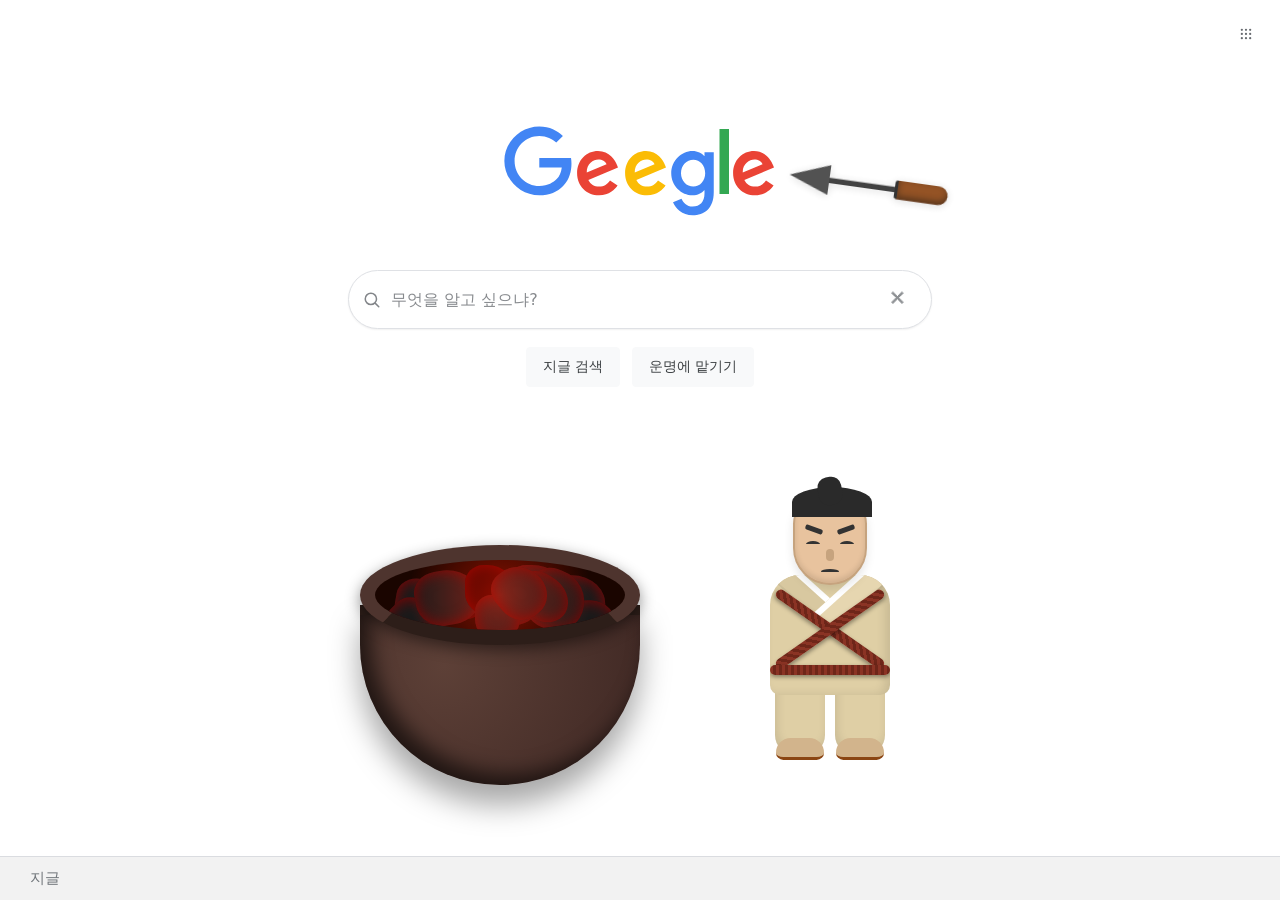
==== index.html @ 47ed81fe "Update index.html Signed-off-by: shimseunggi <92085683+shimseunggi@users.noreply.github.com>" ====
<!DOCTYPE html>
<html lang="ko">
<head>
  <meta charset="UTF-8" />
  <meta name="viewport" content="width=device-width, initial-scale=1.0, maximum-scale=1.0, user-scalable=no" />
  <title>Geegle</title>
  <link rel="icon" href="bookmark.png" type="image/png" sizes="64x64">
  <link rel="apple-touch-icon" href="icon.png" />
  <meta name="apple-mobile-web-app-capable" content="yes" />
  <meta name="apple-mobile-web-app-status-bar-style" content="black-translucent" />

  <!-- ✅ A버전: CSS 분리 -->
  <link rel="stylesheet" href="./style.css" />
</head>

<body>
  <!-- 설정 버튼 -->
  <div class="settings-btn-container">
    <button id="btn-open-settings" class="g-icon-btn" aria-label="설정 열기" title="설정">
  <!-- ✅ Google-ish “앱(9점)” 아이콘 -->
  <svg viewBox="0 0 24 24" aria-hidden="true" focusable="false">
    <circle cx="7"  cy="7"  r="1.35" fill="currentColor"/>
    <circle cx="12" cy="7"  r="1.35" fill="currentColor"/>
    <circle cx="17" cy="7"  r="1.35" fill="currentColor"/>

    <circle cx="7"  cy="12" r="1.35" fill="currentColor"/>
    <circle cx="12" cy="12" r="1.35" fill="currentColor"/>
    <circle cx="17" cy="12" r="1.35" fill="currentColor"/>

    <circle cx="7"  cy="17" r="1.35" fill="currentColor"/>
    <circle cx="12" cy="17" r="1.35" fill="currentColor"/>
    <circle cx="17" cy="17" r="1.35" fill="currentColor"/>
  </svg>
</button>

  </div>

  <!-- 설정 모달 -->
  <div id="settings-modal" class="modal-overlay" aria-hidden="true">
    <div class="modal-scroll" role="dialog" aria-modal="true" aria-label="상소문 설정">
      <div class="scroll-roller-top"></div>
      <div class="modal-content">
        <div class="modal-title">상 소 문</div>
        <div class="modal-desc">
          전하! 통촉하여 주시옵소서.<br>
          보이는 것을 편의대로 하소서.
        </div>

        <div class="setting-section">
          <span class="setting-label">주야(晝夜) 설정</span>
          <div class="theme-options">
            <button class="theme-btn active" id="btn-auto">천리(순리)</button>
            <button class="theme-btn" id="btn-light">백주</button>
            <button class="theme-btn" id="btn-dark">야밤</button>
          </div>
        </div>

        <button id="btn-close-settings">거두어 주시옵소서 (닫기)</button>
      </div>
      <div class="scroll-roller-bottom"></div>
    </div>
  </div>

  <!-- 로고 (✅ 예전 “구글 느낌” SVG 유지) -->
  <div class="geegle-logo-container">
    <div class="geegle-logo-stack" aria-label="지글(Geegle) 로고">
      <!-- ✅ 로고 + 인두를 한 줄에 묶는 래퍼 -->
    <div class="geegle-lockup">
      <svg class="geegle-logo-svg" aria-label="Geegle" role="img" viewBox="0 0 272 92" xmlns="http://www.w3.org/2000/svg">
        <!-- (기존 로고 path 그대로) -->
        <path d="M35.29 41.41V32H67c.31 1.64.47 3.58.47 5.68 0 7.06-1.93 15.79-8.15 22.01-6.05 6.3-13.78 9.66-24.02 9.66C16.32 69.35.36 53.89.36 34.91.36 15.93 16.32.47 35.3.47c10.5 0 17.98 4.12 23.6 9.49l-6.64 6.64c-4.03-3.78-9.49-6.72-16.97-6.72-13.86 0-24.7 11.17-24.7 25.03 0 13.86 10.84 25.03 24.7 25.03 8.99 0 14.11-3.61 17.39-6.89 2.66-2.66 4.41-6.46 5.1-11.65l-22.49.01z" fill="#4285F4"/>
        <g transform="translate(-156 0)">
          <path d="M262.02 54.48l7.56 5.04c-2.44 3.61-8.32 9.83-18.48 9.83-12.6 0-22.01-9.74-22.01-22.18 0-13.19 9.49-22.18 20.92-22.18 11.51 0 17.14 9.16 18.98 14.11l1.01 2.52-29.65 12.28c2.27 4.45 5.8 6.72 10.75 6.72 4.96 0 8.4-2.44 10.92-6.14zm-23.27-7.98l19.82-8.23c-1.09-2.77-4.37-4.7-8.23-4.7-4.95 0-11.84 4.37-11.59 12.93z" fill="#EA4335"/>
        </g>
        <g transform="translate(-108 0)">
          <path d="M262.02 54.48l7.56 5.04c-2.44 3.61-8.32 9.83-18.48 9.83-12.6 0-22.01-9.74-22.01-22.18 0-13.19 9.49-22.18 20.92-22.18 11.51 0 17.14 9.16 18.98 14.11l1.01 2.52-29.65 12.28c2.27 4.45 5.8 6.72 10.75 6.72 4.96 0 8.4-2.44 10.92-6.14zm-23.27-7.98l19.82-8.23c-1.09-2.77-4.37-4.7-8.23-4.7-4.95 0-11.84 4.37-11.59 12.93z" fill="#FBBC05"/>
        </g>
        <path d="M209.75 26.34v39.82c0 16.38-9.66 23.07-21.08 23.07-10.75 0-17.22-7.19-19.66-13.07l8.48-3.53c1.51 3.61 5.21 7.87 11.17 7.87 7.31 0 11.84-4.51 11.84-13v-3.19h-.34c-2.18 2.69-6.38 5.04-11.68 5.04-11.09 0-21.25-9.66-21.25-22.09 0-12.52 10.16-22.26 21.25-22.26 5.29 0 9.49 2.35 11.68 4.96h.34v-3.61h9.25zm-8.56 20.92c0-7.81-5.21-13.52-11.84-13.52-6.72 0-12.35 5.71-12.35 13.52 0 7.73 5.63 13.36 12.35 13.36 6.63 0 11.84-5.63 11.84-13.36z" fill="#4285F4"/>
        <path d="M225 3v65h-9.5V3h9.5z" fill="#34A853"/>
        <path d="M262.02 54.48l7.56 5.04c-2.44 3.61-8.32 9.83-18.48 9.83-12.6 0-22.01-9.74-22.01-22.18 0-13.19 9.49-22.18 20.92-22.18 11.51 0 17.14 9.16 18.98 14.11l1.01 2.52-29.65 12.28c2.27 4.45 5.8 6.72 10.75 6.72 4.96 0 8.4-2.44 10.92-6.14zm-23.27-7.98l19.82-8.23c-1.09-2.77-4.37-4.7-8.23-4.7-4.95 0-11.84 4.37-11.59 12.93z" fill="#EA4335"/>
      </svg>

      <!-- ✅ 로고 옆(작은) 인두: 처음엔 차가운 상태(heated 클래스 없음) -->
      <div id="brand-iron" class="brand-iron" aria-hidden="true">
        <div class="iron-head"></div>
        <div class="iron-rod"></div>
        <div class="iron-handle"></div>
      </div>
    </div>
  </div>
</div>

  <!-- 검색 UI -->
  <div class="search-area">
    <div class="search-box" role="search" aria-label="지글 검색">
      <span class="search-icon" aria-hidden="true">
        <svg viewBox="0 0 24 24" fill="none">
          <path d="M10.5 18a7.5 7.5 0 1 1 0-15 7.5 7.5 0 0 1 0 15Z" stroke="currentColor" stroke-width="2"/>
          <path d="M16.5 16.5 21 21" stroke="currentColor" stroke-width="2" stroke-linecap="round"/>
        </svg>
      </span>

      <input id="question-input" type="text" placeholder="무엇을 알고 싶으냐?" autocomplete="off" />
      <button class="clear-btn" type="button" aria-label="입력 지우기">✕</button>
    </div>

    <div class="search-actions">
      <button class="search-btn" id="btn-geegle-search" type="button">지글 검색</button>
      <button class="search-btn" id="btn-feeling-lucky" type="button">운명에 맡기기</button>
    </div>
  </div>

  <!-- 인두 커서 -->
  <div id="iron-cursor" aria-hidden="true">
    <div class="iron-head"></div>
    <div class="iron-rod"></div>
    <div class="iron-handle"></div>
  </div>

  <!-- 메인(화로 + 죄인) -->
  <div class="layout-row">
    <div class="item-wrapper">
      <div id="fire-pit-container" aria-label="화로">
        <!-- ✅ 항아리 카운트(5 → 1) : 숫자 1개만 표시 -->
<div id="heat-gauge" class="heat-gauge" aria-hidden="true">
  <div id="heat-gauge-num" class="heat-gauge-num">5</div>
</div>


        <div class="pot-rim">
          <div class="fire-glow"></div>
          <div class="coal c1"></div><div class="coal c2"></div><div class="coal c3"></div><div class="coal c4"></div><div class="coal c5"></div>
          <div class="coal c6"></div><div class="coal c7"></div><div class="coal c8"></div><div class="coal c9"></div><div class="coal c10"></div>
          <div class="coal c11"></div><div class="coal c12"></div><div class="coal c13"></div>
        </div>
        <div class="earthen-pot"></div>
      </div>
    </div>

    <div class="item-wrapper">
      <div id="person-container" aria-label="죄인">
        <div id="answer-bubble"></div>

        <div class="person-group" id="sinner-group">
          <div class="head">
            <div class="hair-messy"></div>
            <div class="topknot"></div>
            <div class="eyebrows">
              <div class="eyebrow eb-left"></div><div class="eyebrow eb-right"></div>
            </div>
            <div class="eyes">
              <div class="eye left"></div><div class="eye right"></div>
            </div>
            <div class="nose"></div>
            <div class="mouth"></div>
          </div>

          <div class="torso">
            <div class="collar-inner"></div>
            <div class="collar-outer"></div>
            <div class="rope-container">
              <div class="rope-strand rope-cross-1"></div>
              <div class="rope-strand rope-cross-2"></div>
              <div class="rope-strand rope-waist"></div>
            </div>
          </div>

          <div class="legs">
            <div class="thigh"><div class="shoes"></div></div>
            <div class="thigh"><div class="shoes"></div></div>
          </div>
        </div>
      </div>
    </div>
  </div>

  <!-- footer -->
  <footer class="g-footer" aria-label="하단 정보">
    <div class="g-footer-country">
      <button id="btn-geegle-footer" class="g-footer-link" type="button" aria-label="지글 설명 편집 열기">
        지글
      </button>
    </div>
  </footer>

  <!-- 지글 설명 모달 -->
  <div id="about-overlay" class="about-overlay" aria-hidden="true">
    <div class="about-card" role="dialog" aria-modal="true" aria-label="지글 설명 편집">
      <div class="about-title">지글 설명</div>
      <textarea id="about-text" class="about-textarea" placeholder="지글이 무엇인지 한 줄(또는 여러 줄)로 적어주세요."></textarea>
      <div class="about-actions">
        <button id="about-cancel" class="about-btn" type="button">닫기</button>
        <button id="about-save" class="about-btn" type="button">저장</button>
      </div>
    </div>
  </div>

  <!-- ✅ A버전: JS 분리 -->
  <script src="./app.js" defer></script>
</body>
</html>
---- style.css ----
:root{
  /* ===== Google-ish tokens ===== */
  --bg-color: #ffffff;
  --text-color: #202124;
  --muted-text: #5f6368;

  --surface: #ffffff;
  --border: #dfe1e5;
  --border-hover: #dadce0;

  --shadow-1: 0 1px 2px rgba(0,0,0,0.06);
  --shadow-2: 0 1px 6px rgba(32,33,36,0.28);

  --btn-bg: #f8f9fa;
  --btn-border: #f8f9fa;
  --btn-text: #3c4043;
  --btn-hover-border: #dadce0;
  --btn-hover-shadow: 0 1px 1px rgba(0,0,0,0.10);

  /* Joseon modal tokens */
  --paper-bg: #e8dcb5;
  --paper-text: #3e2723;

  --gear-solid-color: #5f6368;

  --overlay-color: rgba(0, 0, 0, 0.55);
  --logo-filter: drop-shadow(0 1px 2px rgba(0,0,0,0.08));

  /* footer tokens */
  --footer-bg: #f2f2f2;
  --footer-border: #dadce0;
  --footer-text: #70757a;
  --footer-hover: rgba(60,64,67,0.08);
  --footer-safe: 56px;
}

[data-theme="dark"]{
  --bg-color: #202124;
  --text-color: #e8eaed;
  --muted-text: #bdc1c6;

  --surface: #303134;
  --border: rgba(255,255,255,0.18);
  --border-hover: rgba(255,255,255,0.26);

  --shadow-1: 0 1px 2px rgba(0,0,0,0.35);
  --shadow-2: 0 1px 10px rgba(0,0,0,0.55);

  --btn-bg: #303134;
  --btn-border: #303134;
  --btn-text: #e8eaed;
  --btn-hover-border: rgba(255,255,255,0.20);
  --btn-hover-shadow: 0 1px 1px rgba(0,0,0,0.30);

  --paper-bg: #cbb995;
  --gear-solid-color: #b0b4b9;

  --overlay-color: rgba(0,0,0,0.78);
  --logo-filter: drop-shadow(0 0 6px rgba(255,255,255,0.12));

  --footer-bg: #171717;
  --footer-border: rgba(255,255,255,0.14);
  --footer-text: #9aa0a6;
  --footer-hover: rgba(232,234,237,0.10);
}

* { box-sizing: border-box; }

body{
  margin:0;
  min-height:100vh;
  background: var(--bg-color);
  color: var(--text-color);
  cursor: none; /* 커스텀 인두 커서 */
  display:flex;
  flex-direction:column;
  align-items:center;

  font-family: system-ui, -apple-system, "Segoe UI", Roboto, "Noto Sans KR", Arial, sans-serif;

  overflow-x:hidden;
  touch-action: pan-y;
  -webkit-overflow-scrolling: touch;
  transition: background-color .25s ease, color .25s ease;

  padding-bottom: calc(40px + var(--footer-safe));
}

/* 입력/버튼 위에서는 기본 커서 유지 */
#question-input { cursor: text; }
button, .search-btn, .clear-btn { cursor: pointer; }

:focus-visible{
  outline: 3px solid rgba(26,115,232,0.55);
  outline-offset: 2px;
  border-radius: 10px;
}

/* ✅ 입력 포커스 중엔 “구글 느낌” 위해 인두 커서 숨김 + 기본 커서 복귀 */
body.input-active{ cursor: auto !important; }
body.input-active #iron-cursor{ display:none !important; }

/* ===== 상단 설정 버튼 ===== */
.settings-btn-container{
  position: fixed;
  top: 14px;
  right: 14px;
  z-index: 11000;
}

.g-icon-btn{
  width: 40px;
  height: 40px;
  border: none;
  background: transparent;
  border-radius: 50%;
  display: grid;
  place-items: center;
  color: var(--muted-text);
  cursor: pointer;
  transition: background-color .12s ease, box-shadow .12s ease;
}

.g-icon-btn:hover{ background: rgba(60,64,67,0.08); }
[data-theme="dark"] .g-icon-btn:hover{ background: rgba(232,234,237,0.12); }

.g-icon-btn:active{ background: rgba(60,64,67,0.14); }
[data-theme="dark"] .g-icon-btn:active{ background: rgba(232,234,237,0.18); }

.g-icon-btn:focus-visible{
  outline: none;
  box-shadow: 0 0 0 3px rgba(26,115,232,0.40);
}

.g-icon-btn svg{
  width: 20px;
  height: 20px;
  display: block;
  opacity: .95;
}

/* --- 상소문 모달 --- */
.modal-overlay{
  position: fixed; inset: 0;
  background: var(--overlay-color);
  display:flex; justify-content:center; align-items:center;
  z-index: 12000;
  opacity: 0; visibility: hidden;
  transition: opacity .25s ease .5s, visibility .25s .5s;
}
.modal-overlay.open{
  opacity: 1; visibility: visible;
  transition: opacity .25s ease 0s, visibility .25s 0s;
}
.modal-scroll{
  width: 340px; max-width: 90%;
  display:flex; flex-direction:column; align-items:center;
}
.scroll-roller-top, .scroll-roller-bottom{
  height: 28px; width: 100%;
  background: repeating-linear-gradient(90deg, #3e2723, #3e2723 2px, #5d4037 2px, #5d4037 10px);
  border-radius: 12px;
  box-shadow: 0 5px 15px rgba(0,0,0,0.6);
  position: relative; z-index: 10;
}
.scroll-roller-top::before, .scroll-roller-top::after,
.scroll-roller-bottom::before, .scroll-roller-bottom::after{
  content: ''; position:absolute; width:18px; height:38px;
  background:#281813; border-radius:6px; top:-5px;
  box-shadow: 2px 2px 5px rgba(0,0,0,0.5);
}
.scroll-roller-top::before, .scroll-roller-bottom::before{ left:-12px; }
.scroll-roller-top::after,  .scroll-roller-bottom::after{ right:-12px; }

.modal-content{
  background-color: var(--paper-bg);
  color: var(--paper-text);
  width: 90%;
  overflow: hidden;
  background-image: repeating-linear-gradient(45deg, rgba(0,0,0,0.02) 0px, rgba(0,0,0,0.02) 2px, transparent 2px, transparent 4px);
  box-shadow: inset 0 0 20px rgba(139, 69, 19, 0.2);
  text-align:center;
  position: relative; z-index: 1;

  font-family: 'Gungsuh', serif;

  max-height:0; padding-top:0; padding-bottom:0; opacity:0;
  transition: max-height .55s cubic-bezier(0.4,0,0.2,1) 0s,
              padding .55s cubic-bezier(0.4,0,0.2,1) 0s,
              opacity .18s ease .35s;
}
.modal-overlay.open .modal-content{
  max-height: 600px; padding-top:30px; padding-bottom:30px;
  opacity:1;
  transition: max-height .55s cubic-bezier(0.4,0,0.2,1) .08s,
              padding .55s cubic-bezier(0.4,0,0.2,1) .08s,
              opacity .25s ease .08s;
}
.modal-title{
  font-size: 26px; font-weight: 900; margin-bottom: 12px;
  border-bottom: 2px solid var(--paper-text); padding-bottom: 10px;
  letter-spacing: 5px;
}
.modal-desc{
  font-size: 15px; margin-bottom: 22px; line-height: 1.6;
  font-weight: 800; color: #5d4037;
}
.setting-section{ margin-bottom: 25px; }
.setting-label{ font-size: 16px; margin-bottom: 12px; display:block; font-weight: 900; }

.theme-options{ display:flex; justify-content:center; gap: 10px; }
.theme-btn{
  background: transparent;
  border: 2px solid rgba(62,39,35,0.65);
  color: var(--paper-text);
  font-family:'Gungsuh';
  padding: 8px 12px;
  border-radius: 10px;
  cursor:pointer;
  font-size: 14px;
  font-weight: 900;
  transition: transform .12s ease, background .12s ease;
}
.theme-btn:hover{ background: rgba(0,0,0,0.05); transform: translateY(-1px); }
.theme-btn.active{
  border-color: #c62828;
  color: #c62828;
  box-shadow: inset 0 0 0 2px rgba(198,40,40,0.12);
}

#btn-close-settings{
  margin-top: 14px;
  width: 100%;
  border: none;
  background: transparent;
  border-top: 1px dashed rgba(93,64,55,0.5);
  padding-top: 12px;
  cursor:pointer;
  font-family:'Gungsuh';
  font-size: 15px;
  font-weight: 900;
  opacity: .8;
  transition: opacity .2s ease;
  color: var(--paper-text);
}
#btn-close-settings:hover{ opacity: 1; }

/* ===== 로고 ===== */
.geegle-logo-container{
  margin-top: clamp(72px, 14vh, 150px);
  margin-bottom: 18px;
  width: 100%;
  display:flex;
  justify-content:center;
  align-items:center;
  z-index: 10;
}
.geegle-logo-stack{
  display:flex;
  flex-direction:column;
  align-items:center;
  gap: 12px;
}
.geegle-logo-svg{
  width: clamp(200px, 38vw, 272px);
  height: auto;
  display:block;
  user-select:none;
  -webkit-user-drag:none;
  filter: none;
}

.geegle-logo-container,
.geegle-logo-stack,


/* ===== 검색 영역 ===== */
.search-area{
  width: min(680px, 92vw);
  display:flex;
  flex-direction:column;
  align-items:center;
  gap: 18px;
  z-index: 20;
  margin-bottom: 26px;
}

.search-box{
  width: min(584px, 92vw);
  display:flex;
  align-items:center;
  gap: 10px;
  padding: 12px 14px;
  background: var(--surface);
  border: 1px solid var(--border);
  border-radius: 999px;
  box-shadow: var(--shadow-1);
  transition: box-shadow .15s ease, border-color .15s ease;
}
.search-box:hover,
.search-box:focus-within{
  box-shadow: var(--shadow-2);
  border-color: transparent;
}

.search-icon{
  width: 18px; height: 18px;
  display:flex;
  align-items:center;
  justify-content:center;
  user-select:none;
  opacity: .78;
  color: var(--muted-text);
  flex: 0 0 auto;
}
.search-icon svg{ width: 18px; height: 18px; }

#question-input{
  flex: 1;
  border:none;
  outline:none;
  background:transparent;
  color: var(--text-color);
  font-family: inherit;
  font-size: 16px;
  min-width: 0;
  padding: 2px 0;
}
#question-input::placeholder{ color: var(--muted-text); opacity: .75; }

.clear-btn{
  border:none;
  background:transparent;
  color: var(--muted-text);
  opacity: .7;
  cursor:pointer;
  font-size: 18px;
  padding: 6px 10px;
  border-radius: 999px;
  transition: background .12s ease, opacity .12s ease;
}
.clear-btn:hover{
  background: rgba(60,64,67,0.10);
  opacity: 1;
}
[data-theme="dark"] .clear-btn:hover{ background: rgba(255,255,255,0.10); }

.search-actions{
  display:flex;
  gap: 12px;
  flex-wrap: wrap;
  justify-content:center;
}
.search-btn{
  font-family: inherit;
  font-size: 14px;
  font-weight: 500;
  padding: 10px 16px;
  border-radius: 4px;
  border: 1px solid var(--btn-border);
  background: var(--btn-bg);
  color: var(--btn-text);
  cursor:pointer;
  transition: box-shadow .12s ease, border-color .12s ease, transform .12s ease;
}
.search-btn:hover{
  border-color: var(--btn-hover-border);
  box-shadow: var(--btn-hover-shadow);
}
.search-btn:active{ transform: translateY(1px); }

/* ===== 메인 레이아웃 ===== */
.layout-row{
  display:flex;
  flex-direction: row;
  gap: 80px;
  align-items: flex-end;
  justify-content: center;
  flex-wrap: wrap;
  margin: 10px 0 30px;
  width: min(980px, 96vw);
}
.item-wrapper{
  display:flex;
  justify-content:center;
  align-items:center;
  position: relative;
}

/* ===== 화로 ===== */
#fire-pit-container{
  position: relative;
  width: 300px;
  height: 300px;
  display:flex;
  justify-content:center;
  align-items:center;
  user-select: none;
}
.earthen-pot{
  position:absolute;
  bottom:0;
  width:280px;
  height:180px;
  background: radial-gradient(circle at 30% 30%, #5d4037, #3e2723);
  border-radius: 0 0 140px 140px;
  border-top: 10px solid #2d1e19;
  box-shadow: inset 10px -10px 20px rgba(0,0,0,0.6), 0 20px 30px rgba(0,0,0,0.35);
  z-index:1;
}
.pot-rim{
  position:absolute;
  top:60px;
  width:280px;
  height:100px;
  background:#1a0500;
  border-radius:50%;
  border:15px solid #4e342e;
  border-bottom-color:#2d1e19;
  box-shadow: 0 5px 15px rgba(0,0,0,0.45);
  box-sizing:border-box;
  z-index:2;
  overflow:hidden;
  display:flex;
  justify-content:center;
  align-items:center;
}

.coal{
  position:absolute;
  background:#1a1a1a;
  box-shadow: inset 0 0 15px #8b0000;
  animation: glow 2s infinite alternate ease-in-out;
  border-radius: 40% 60% 50% 50%;
}
.c1 { width: 60px; height: 50px; left: 20px; top: 20px; transform: rotate(10deg); }
.c2 { width: 70px; height: 60px; right: 20px; top: 15px; transform: rotate(-20deg); }
.c3 { width: 55px; height: 55px; left: 110px; top: 10px; z-index: 1; }
.c4 { width: 50px; height: 40px; left: 60px; bottom: 10px; background: #0a0a0a; }
.c5 { width: 60px; height: 50px; right: 60px; bottom: 15px; }
.c6 { width: 50px; height: 50px; left: 10px; top: 40px; transform: rotate(45deg); }
.c7 { width: 55px; height: 45px; right: 10px; top: 40px; transform: rotate(-15deg); }
.c8 { width: 65px; height: 55px; left: 40px; top: 10px; transform: rotate(-10deg); z-index: 2; }
.c9 { width: 60px; height: 60px; right: 40px; top: 10px; transform: rotate(20deg); z-index: 2; }
.c10 { width: 50px; height: 50px; left: 90px; top: 5px; z-index: 2; background: #220000; }
.c11 { width: 55px; height: 45px; left: 140px; top: 15px; transform: rotate(30deg); z-index: 2; }
.c12 { width: 45px; height: 45px; left: 100px; top: 35px; z-index: 2; }
.c13 { width: 50px; height: 55px; right: 80px; top: 5px; transform: rotate(-40deg); z-index: 2; }

@keyframes glow{
  0% { background-color: #1a1a1a; box-shadow: inset 0 0 6px #500000; }
  100% { background-color: #3e0a0a; box-shadow: inset 0 0 34px #ff3300; }
}

.fire-glow{
  position:absolute;
  width:100%;
  height:100%;
  background: radial-gradient(circle, rgba(200, 20, 0, 0.6) 0%, rgba(255,0,0,0) 70%);
  mix-blend-mode: screen;
  animation: flicker 0.15s infinite;
  pointer-events:none;
  z-index:5;
}
@keyframes flicker{
  0% { opacity: 0.70; transform: scale(1); }
  50% { opacity: 0.92; transform: scale(1.02); }
  100% { opacity: 0.80; transform: scale(0.98); }
}

/* ===== ✅ 항아리 카운트(5 → 1) : 숫자 1개만 표시(구글 느낌) ===== */
.heat-gauge{
  position: absolute;
  left: 14px;
  bottom: 50px;
  width: 74px;
  height: 74px;
  border-radius: 999px;

  display: grid;
  place-items: center;

  font-variant-numeric: tabular-nums;

  /* ✅ Google-ish: 밝은 서피스 + 얇은 보더 + 부드러운 그림자 */
  background: var(--surface);
  background: color-mix(in srgb, var(--surface) 88%, transparent);
  border: 1px solid var(--border);
  box-shadow: var(--shadow-2);
  backdrop-filter: blur(10px);
  -webkit-backdrop-filter: blur(10px);

  opacity: 0;
  transform: translateY(10px) scale(0.96);
  pointer-events:none;
  z-index: 6;
  transition: opacity .18s ease, transform .18s ease, box-shadow .18s ease;
}
.heat-gauge.show{
  opacity: 1;
  transform: translateY(0) scale(1);
  box-shadow: var(--shadow-2), 0 0 0 3px rgba(26, 115, 232, 0.18);
}

/* ✅ 하단 진행바(5초 → 0초) */
.heat-gauge::before,
.heat-gauge::after{
  content:"";
  position:absolute;
  left: 14px;
  right: 14px;
  bottom: 14px;
  height: 4px;
  border-radius: 999px;
  z-index: 0;
}
.heat-gauge::before{
  background: rgba(95, 99, 104, 0.22);
  background: color-mix(in srgb, var(--muted-text) 22%, transparent);
}
.heat-gauge::after{
  transform-origin: left center;
  transform: scaleX(var(--heat-progress, 1));
  transition: transform .10s linear;
  will-change: transform;
  background: #1a73e8;
}

.heat-gauge-num{
  position: relative;
  z-index: 1;
  font-family: system-ui, -apple-system, "Segoe UI", Roboto, "Noto Sans KR", Arial, sans-serif;
  font-weight: 700;
  font-size: 38px;        /* ✅ 숫자 크게 */
  line-height: 1;
  letter-spacing: -0.5px;
  color: var(--text-color);
  transform: translateY(-2px);
}

@keyframes heatCountBump{
  from { transform: translateY(-2px) scale(1.10); }
  to   { transform: translateY(-2px) scale(1.00); }
}
.heat-gauge-num.bump{
  animation: heatCountBump .16s ease-out;
}


/* ===== 인두 커서 ===== */
#iron-cursor{
  position: fixed;
  pointer-events:none;
  width:200px;
  height:40px;
  z-index:9999;
  left:0;
  top:0;
  visibility:hidden;

  transform-origin:left center;
  transform: translate3d(var(--cx, 0px), var(--cy, 0px), 0) translate(-10px, -30px) rotate(30deg);
  will-change: transform;
  display:flex;
  align-items:center;
  filter: drop-shadow(5px 5px 5px rgba(0,0,0,0.25));
}
.iron-head{ width:60px; height:45px; background:#444; clip-path: polygon(0 50%, 100% 0, 100% 100%); transition: background .25s ease; }
.iron-rod{ width:100px; height:8px; background:#333; margin-left:-1px; transition: background .25s ease; }
.iron-handle{ width:80px; height:28px; background:#8b4513; border-radius:5px 20px 20px 5px; box-shadow: inset 0 -5px 10px rgba(0,0,0,0.45); border-left: 5px solid #222; }

#iron-cursor.heated .iron-head{ background:#ff2400; filter: drop-shadow(0 0 12px #ff4500); }
#iron-cursor.heated .iron-rod{ background: linear-gradient(90deg, #ff2400 0%, #cc3300 30%, #333 70%); }

/* ===== 죄인 ===== */
#person-container{
  width:200px;
  min-height:320px;
  position:relative;
  cursor:pointer;
  display:flex;
  justify-content:flex-end;
  align-items:center;
  flex-direction: column;
  gap: 12px;
  -webkit-tap-highlight-color: transparent;
}
.person-group{
  position:relative;
  margin-bottom: 20px;
  width:100%;
  height:300px;
  display:flex;
  flex-direction:column;
  align-items:center;
  justify-content:flex-end;
  z-index:5;
  animation: shiver 1s infinite;
}
@keyframes shiver{
  0% { transform: translateX(0); }
  25% { transform: translateX(1px); }
  75% { transform: translateX(-1px); }
  100% { transform: translateX(0); }
}
@keyframes shiver-violent{
  0% { transform: translate(0, 0); }
  25% { transform: translate(3px, 3px); }
  50% { transform: translate(-3px, -3px); }
  75% { transform: translate(3px, -3px); }
  100% { transform: translate(0, 0); }
}
.person-group.pain{ animation: shiver-violent 0.08s infinite !important; }

.legs{ position:absolute; bottom:0; width:110px; height:110px; display:flex; justify-content:space-between; z-index:5; }
.thigh{ position:relative; width:50px; height:100px; background:#dfcfa5; border-radius:10px 10px 20px 20px; box-shadow: inset 2px -5px 10px rgba(0,0,0,0.1); }
.shoes{ position:absolute; bottom:-5px; width:48px; height:22px; background:#d2b48c; border-radius:20px 20px 10px 10px; border-bottom:3px solid #8b4513; left:1px; z-index:2; }

.torso{
  position:relative;
  width:120px;
  height:120px;
  background:#dfcfa5;
  border-radius:30px 30px 10px 10px;
  bottom:70px;
  z-index:6;
  box-shadow: inset -5px 0 10px rgba(0,0,0,0.1);
  display:flex;
  justify-content:center;
  overflow:hidden;
}
.collar-inner{
  position:absolute;
  top:-20px;
  left:12px;
  width:80px;
  height:25px;
  background:#d8c8a0;
  transform-origin: top left;
  transform: rotate(42deg);
  z-index:1;
  border-bottom:2px solid rgba(0,0,0,0.05);
}
.collar-inner::after{ content:''; position:absolute; top:0; left:0; width:100%; height:6px; background:#fff; }

.collar-outer{
  position:absolute;
  top:-20px;
  right:12px;
  width:90px;
  height:25px;
  background:#e6d6b0;
  transform-origin: top right;
  transform: rotate(-42deg);
  z-index:2;
  box-shadow: -2px 2px 3px rgba(0,0,0,0.1);
}
.collar-outer::after{ content:''; position:absolute; top:0; left:0; width:100%; height:6px; background:#fff; }

.rope-container{ position:absolute; width:100%; height:100%; z-index:10; pointer-events:none; top:0; left:0; }
.rope-strand{
  position:absolute;
  background: repeating-linear-gradient(45deg, #8a3324, #8a3324 3px, #6e2619 3px, #6e2619 6px);
  border-radius:5px;
  box-shadow: 0 2px 4px rgba(0,0,0,0.4);
}
.rope-cross-1{ width:130px; height:10px; top:45%; left:50%; transform: translate(-50%, -50%) rotate(35deg); }
.rope-cross-2{ width:130px; height:10px; top:45%; left:50%; transform: translate(-50%, -50%) rotate(-35deg); }
.rope-waist{ width:100%; height:10px; top:75%; left:0; background: repeating-linear-gradient(90deg, #8a3324, #8a3324 3px, #6e2619 3px, #6e2619 6px); }

.head{
  position:relative;
  width:74px;
  height:90px;
  background:#e8c39e;
  border-radius:35px 35px 45px 45px;
  bottom:60px;
  z-index:7;
  box-shadow: inset 0 -3px 5px rgba(0,0,0,0.1), 0 5px 10px rgba(0,0,0,0.1);
  border: 2px solid #c6a37e;
}
.person-group.pain .head{ transform: scale(0.95); }

.topknot{ width:24px; height:28px; background:#2a2a2a; border-radius:10px; position:absolute; top:-20px; left:50%; transform: translateX(-50%) rotate(-10deg); z-index:4; }
.hair-messy{ position:absolute; width:80px; height:30px; top:-10px; left:-3px; background:#2a2a2a; border-radius:50% 50% 0 0; z-index:3; }

.eyebrows{ position:absolute; top:30px; width:50px; height:5px; display:flex; justify-content:space-between; left:50%; transform: translateX(-50%); transition: all 0.1s; }
.eyebrow{ width:18px; height:5px; background:#333; border-radius:2px; transition: all 0.1s; }
.eb-left{ transform: rotate(20deg); }
.eb-right{ transform: rotate(-20deg); }
.person-group.pain .eyebrows{ top:35px; width:45px; }
.person-group.pain .eb-left{ transform: rotate(40deg); }
.person-group.pain .eb-right{ transform: rotate(-40deg); }

.eyes{ position:absolute; top:44px; width:48px; height:12px; display:flex; justify-content:space-between; left:50%; transform: translateX(-50%); }
.eye{ width:14px; height:6px; background:transparent; border-top:3px solid #333; border-radius:50% 50% 0 0; transition: all 0.1s; }
.person-group.pain .eye{
  border-radius:0;
  border:none;
  width:10px;
  height:10px;
  background:transparent;
  border-top:4px solid #222;
  border-right:4px solid #222;
  margin-top:-2px;
}
.person-group.pain .eye.left{ transform: rotate(45deg); }
.person-group.pain .eye.right{ border-right:none; border-left:4px solid #222; transform: rotate(-45deg); }

.nose{ position:absolute; top:52px; width:8px; height:12px; background:#c6a37e; border-radius:5px; left:50%; transform: translateX(-50%); }

.mouth{ position:absolute; top:72px; width:18px; height:5px; border-top:3px solid #333; border-radius:50%; left:50%; transform: translateX(-50%); transition: all 0.1s; }
.person-group.pain .mouth{
  top:65px;
  width:26px;
  height:22px;
  background:#4a2c2c;
  border:2px solid #333;
  border-radius:40% 40% 50% 50%;
  box-shadow: inset 0 -6px 0 #d15c5c;
}

/* 말풍선 */
#answer-bubble{
  visibility:hidden;
  position:relative;
  width: min(260px, 70vw);
  max-height: 170px;
  padding: 14px 16px;
  background: var(--surface);
  color: var(--text-color);
  border-radius: 18px;
  border: 1px solid var(--border);
  box-shadow: var(--shadow-2);

  font-size: 15px;
  font-weight: 900;
  line-height: 1.45;
  text-align: center;
  z-index: 100;
  pointer-events:none;

  font-family: 'Gungsuh', serif;
}
#answer-bubble::after{
  content:'';
  position:absolute;
  left: 50%;
  bottom: -9px;
  width: 16px;
  height: 16px;
  background: var(--surface);
  border-right: 1px solid var(--border);
  border-bottom: 1px solid var(--border);
  transform: translateX(-50%) rotate(45deg);
  box-shadow: 6px 6px 14px rgba(0,0,0,0.06);
}

/* 연기 */
.smoke-particle{
  position:absolute;
  border-radius:50%;
  pointer-events:none;
  z-index:9999;
  filter: blur(5px);
  animation: smokeRise 2.5s forwards ease-out;
}
@keyframes smokeRise{
  0% { opacity: 0.8; transform: translate(-50%, -50%) scale(0.8); background: rgba(255,255,255,0.9); }
  50%{ opacity: 0.5; scale: 1.5; }
  100%{ opacity: 0; transform: translate(-50%, -180px) scale(2.5) rotate(20deg); background: rgba(255,255,255,0); }
}

/* 화상자국 */
.burn-mark{
  position:absolute;
  width:60px; height:45px;
  clip-path: polygon(0 50%, 100% 0, 100% 100%);
  background: radial-gradient(circle at 30% 50%,
    rgba(255,255,200,1) 0%,
    rgba(255,100,0,0.9) 40%,
    rgba(100,0,0,0.85) 80%);
  transform-origin:center;
  transform: rotate(30deg);
  pointer-events:none;
  z-index:50;
  filter: blur(4px);
  opacity: 0.9;
  mix-blend-mode: multiply;
  animation: burnFadeOut 8s ease-out forwards;
}
@keyframes burnFadeOut{
  0%   { opacity: 0.95; filter: blur(3px) brightness(1.1); transform: rotate(30deg) scale(1.05); }
  60%  { opacity: 0.85; filter: blur(4px) brightness(0.95); transform: rotate(30deg) scale(1.0); }
  100% { opacity: 0;    filter: blur(7px) brightness(0.7);  transform: rotate(30deg) scale(0.95); }
}

/* 설정/설명 모달 활성화 시 */
body.settings-active{ cursor: default !important; }
body.settings-active #iron-cursor{ display:none !important; }
body.settings-active button,
body.settings-active input{ cursor: pointer; }
body.settings-active #question-input{ cursor: text; }

@media (prefers-reduced-motion: reduce){
  *{ animation: none !important; transition: none !important; }
}

/* footer */
.g-footer{
  position: fixed;
  left: 0; right: 0; bottom: 0;
  z-index: 9000;
  background: var(--footer-bg);
  border-top: 1px solid var(--footer-border);
}
.g-footer-country{
  padding: 14px 30px;
  font-size: 15px;
  line-height: 1;
  color: var(--footer-text);
  font-family: system-ui, -apple-system, "Segoe UI", Roboto, "Noto Sans KR", Arial, sans-serif;
}
.g-footer-country .g-footer-link{
  appearance: none;
  border: 0;
  background: transparent;
  color: inherit;
  font: inherit;
  padding: 6px 8px;
  margin: -6px -8px;
  border-radius: 999px;
  cursor: pointer;
}
.g-footer-country .g-footer-link:hover{ background: var(--footer-hover); }
.g-footer-country .g-footer-link:active{ background: rgba(60,64,67,0.14); }
[data-theme="dark"] .g-footer-country .g-footer-link:active{ background: rgba(232,234,237,0.18); }

/* 지글 설명 모달 */
.about-overlay{
  position: fixed; inset: 0;
  background: rgba(0,0,0,0.45);
  display: flex;
  align-items: center;
  justify-content: center;
  z-index: 12500;
  opacity: 0;
  visibility: hidden;
  transition: opacity .18s ease, visibility .18s ease;
}
.about-overlay.open{ opacity: 1; visibility: visible; }
.about-card{
  width: min(520px, 92vw);
  background: var(--surface);
  color: var(--text-color);
  border: 1px solid var(--border);
  border-radius: 16px;
  box-shadow: var(--shadow-2);
  padding: 18px;
}
.about-title{
  font-size: 16px;
  font-weight: 600;
  margin-bottom: 10px;
}
.about-textarea{
  width: 100%;
  min-height: 120px;
  resize: vertical;
  border-radius: 12px;
  border: 1px solid var(--border);
  padding: 12px 12px;
  font-family: inherit;
  font-size: 14px;
  color: var(--text-color);
  background: transparent;
  outline: none;
}
.about-textarea:focus{
  border-color: transparent;
  box-shadow: 0 0 0 3px rgba(26,115,232,0.25);
}
.about-actions{
  display: flex;
  justify-content: flex-end;
  gap: 10px;
  margin-top: 12px;
}
.about-btn{
  font-family: inherit;
  font-size: 14px;
  font-weight: 500;
  padding: 10px 14px;
  border-radius: 10px;
  border: 1px solid var(--btn-hover-border);
  background: var(--btn-bg);
  color: var(--btn-text);
  cursor: pointer;
}
.about-btn:hover{ box-shadow: var(--btn-hover-shadow); }

/* 모바일 */
@media (max-width: 768px){
  body{ padding-bottom: calc(140px + var(--footer-safe)); }
  .geegle-logo-container{ margin-top: 7vh; }
  #question-input{ font-size: 16px; }
  .layout-row{
    flex-direction: column;
    align-items: center;
    gap: 18px;
  }
  .layout-row > .item-wrapper:first-child{
    position: fixed;
    left: 12px;
    bottom: calc(12px + var(--footer-safe));
    z-index: 9990;
    transform: scale(0.58);
    transform-origin: left bottom;
  }
}


/* =========================================================
   로고 락업(Geegle 중앙 고정 + 인두 옆 / 모바일은 아래)
   - 중복 제거
   - 찌그러짐 방지(flex-shrink:0)
   - scale은 변수로 관리
   ========================================================= */

/* 데스크톱: 로고는 진짜 중앙(인두가 있어도 밀리지 않게) */
.geegle-lockup{
  width: min(680px, 92vw);
  display: grid;
  grid-template-columns: minmax(0, 1fr) auto minmax(0, 1fr);
  align-items: center;
  overflow: visible;
}

/* 로고는 가운데 칸에 고정 */
.geegle-lockup .geegle-logo-svg{
  grid-column: 2;
  justify-self: center;
}

/* 인두는 오른쪽 칸 시작점(= 로고 바로 옆) */
#brand-iron{
  grid-column: 3;
  justify-self: start;
  margin-left: 14px;
  overflow: visible;
}

/* 인두: 커서 인두 대비 2/3 스케일 (비율 유지) */
.brand-iron{
  --brand-scale: 0.6667;

  display: inline-flex;
  align-items: center;
  flex-wrap: nowrap;

  /* ✅ 찌그러짐 방지 */
  transform-origin: left center;
  transform: rotate(8deg) translateY(2px) scale(var(--brand-scale));
  pointer-events: none;
  user-select: none;

  opacity: .92;
  filter: drop-shadow(0 2px 6px rgba(0,0,0,0.14));
}

/* ✅ 부품들이 공간 부족으로 눌리지 않도록 고정 */
.brand-iron > .iron-head,
.brand-iron > .iron-rod,
.brand-iron > .iron-handle{
  flex: 0 0 auto;
  flex-shrink: 0;
}

/* heated 표현(연동용 클래스) */
.brand-iron.heated .iron-head{
  background:#ff2400;
  filter: drop-shadow(0 0 8px rgba(255,90,0,.45));
}
.brand-iron.heated .iron-rod{
  background: linear-gradient(90deg, #ff2400 0%, #cc3300 30%, #333 70%);
}

/* ---------------------------------------------------------
   모바일: 인두가 짤릴 수 있으니 아래로 내려 “정중앙”
   - grid → flex column으로 전환(정렬 확실)
   - 회전 기준점을 center로 바꿔 시각적 치우침 감소
   --------------------------------------------------------- */
@media (max-width: 420px){
  .geegle-lockup{
    display: flex;
    flex-direction: column;
    align-items: center;
    justify-content: center;
    gap: 10px;
  }



  .brand-iron{
    --brand-scale: 0.62;     /* 모바일에서 살짝 더 작게 */
    transform-origin: center;
    transform: rotate(8deg) scale(var(--brand-scale));
  }
}

/* =========================================================
   로고 락업: 로고는 정중앙, 인두는 옆
   - 560px 이하: 인두를 아래로 내려 짤림 완전 방지
   - 560~640px: 인두만 조금 더 줄여 중간 구간 안정화
   - 찌그러짐 방지(flex-shrink:0)
   ========================================================= */

.geegle-lockup{
  width: min(680px, 92vw);
  display: grid;
  grid-template-columns: minmax(0, 1fr) auto minmax(0, 1fr);
  align-items: center;
  overflow: visible;
}

.geegle-lockup .geegle-logo-svg{
  grid-column: 2;
  justify-self: center;
}

#brand-iron{
  grid-column: 3;
  justify-self: start;
  margin-left: 14px;
  overflow: visible;
}

/* 인두(기본: 커서 인두의 2/3) */
.brand-iron{
  --brand-scale: 0.6667;
  display: inline-flex;
  align-items: center;
  flex-wrap: nowrap;

  transform-origin: left center;
  transform: rotate(8deg) translateY(2px) scale(var(--brand-scale));

  pointer-events: none;
  user-select: none;

  opacity: .92;
  filter: drop-shadow(0 2px 6px rgba(0,0,0,0.14));
}

/* ✅ 찌그러짐 방지: 부품이 절대 줄어들지 않게 */
.brand-iron > .iron-head,
.brand-iron > .iron-rod,
.brand-iron > .iron-handle{
  flex: 0 0 auto;
  flex-shrink: 0;
}

/* heated 표현 */
.brand-iron.heated .iron-head{
  background:#ff2400;
  filter: drop-shadow(0 0 8px rgba(255,90,0,.45));
}
.brand-iron.heated .iron-rod{
  background: linear-gradient(90deg, #ff2400 0%, #cc3300 30%, #333 70%);
}

/* ✅ 중간 폭(아직 옆 배치 유지): 살짝 더 줄여 짤림 예방 */
@media (max-width: 640px){
  .brand-iron{ --brand-scale: 0.60; }
  #brand-iron{ margin-left: 10px; }
}

/* ✅ 임계 폭 이하: 무조건 아래로 내려서 “절대 안 짤리게” */
@media (max-width: 560px){
  .geegle-lockup{
    display: flex;
    flex-direction: column;
    align-items: center;
    justify-content: center;
    gap: 10px;
  }

  #brand-iron{
    margin-left: 0;
  }

  .brand-iron{
    --brand-scale: 0.62;      /* 아래로 내려갈 때 보기 좋은 크기 */
    transform-origin: center;
    transform: rotate(8deg) scale(var(--brand-scale));
  }
}

@media (max-width: 360px){
  .brand-iron{ --brand-scale: 0.58; }
}
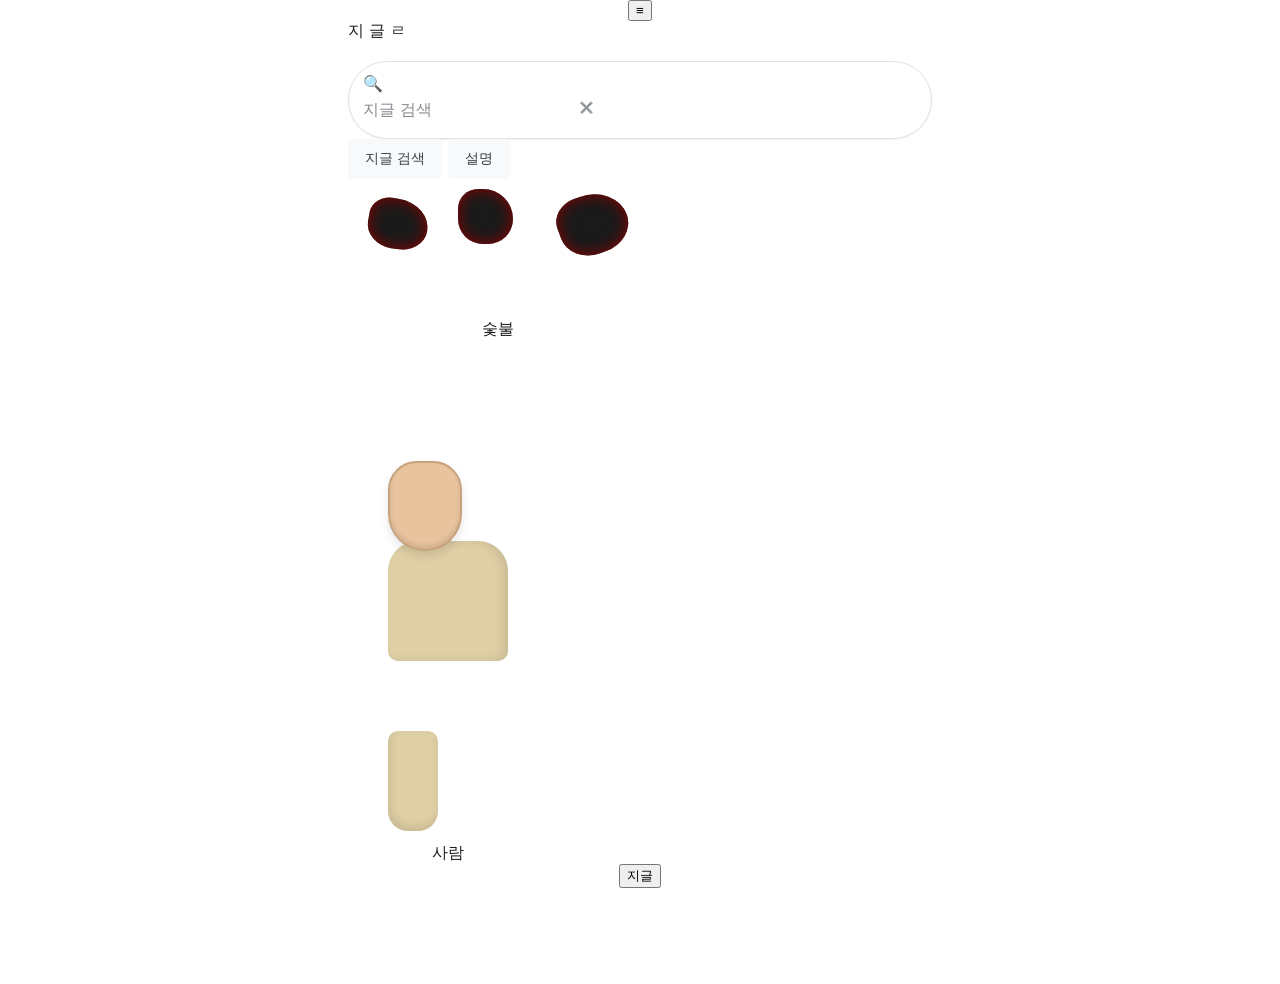
==== commit b1522fe3: "Update index.html Signed-off-by: shimseunggi <92085683+shimseunggi@users.noreply.github.com>" ====
--- a/index.html
+++ b/index.html
@@ -4,198 +4,211 @@
   <meta charset="UTF-8" />
   <meta name="viewport" content="width=device-width, initial-scale=1.0, maximum-scale=1.0, user-scalable=no" />
   <title>Geegle</title>
-  <link rel="icon" href="bookmark.png" type="image/png" sizes="64x64">
-  <link rel="apple-touch-icon" href="icon.png" />
-  <meta name="apple-mobile-web-app-capable" content="yes" />
-  <meta name="apple-mobile-web-app-status-bar-style" content="black-translucent" />
-
-  <!-- ✅ A버전: CSS 분리 -->
-  <link rel="stylesheet" href="./style.css" />
+  <link rel="icon" href="icon.png" type="image/png">
+  <link rel="apple-touch-icon" href="icon.png">
+  <link rel="stylesheet" href="style.css" />
 </head>
 
 <body>
-  <!-- 설정 버튼 -->
-  <div class="settings-btn-container">
-    <button id="btn-open-settings" class="g-icon-btn" aria-label="설정 열기" title="설정">
-  <!-- ✅ Google-ish “앱(9점)” 아이콘 -->
-  <svg viewBox="0 0 24 24" aria-hidden="true" focusable="false">
-    <circle cx="7"  cy="7"  r="1.35" fill="currentColor"/>
-    <circle cx="12" cy="7"  r="1.35" fill="currentColor"/>
-    <circle cx="17" cy="7"  r="1.35" fill="currentColor"/>
-
-    <circle cx="7"  cy="12" r="1.35" fill="currentColor"/>
-    <circle cx="12" cy="12" r="1.35" fill="currentColor"/>
-    <circle cx="17" cy="12" r="1.35" fill="currentColor"/>
-
-    <circle cx="7"  cy="17" r="1.35" fill="currentColor"/>
-    <circle cx="12" cy="17" r="1.35" fill="currentColor"/>
-    <circle cx="17" cy="17" r="1.35" fill="currentColor"/>
-  </svg>
-</button>
-
-  </div>
-
-  <!-- 설정 모달 -->
-  <div id="settings-modal" class="modal-overlay" aria-hidden="true">
-    <div class="modal-scroll" role="dialog" aria-modal="true" aria-label="상소문 설정">
-      <div class="scroll-roller-top"></div>
-      <div class="modal-content">
-        <div class="modal-title">상 소 문</div>
-        <div class="modal-desc">
-          전하! 통촉하여 주시옵소서.<br>
-          보이는 것을 편의대로 하소서.
-        </div>
-
-        <div class="setting-section">
-          <span class="setting-label">주야(晝夜) 설정</span>
-          <div class="theme-options">
-            <button class="theme-btn active" id="btn-auto">천리(순리)</button>
-            <button class="theme-btn" id="btn-light">백주</button>
-            <button class="theme-btn" id="btn-dark">야밤</button>
-          </div>
-        </div>
-
-        <button id="btn-close-settings">거두어 주시옵소서 (닫기)</button>
-      </div>
-      <div class="scroll-roller-bottom"></div>
-    </div>
-  </div>
-
-  <!-- 로고 (✅ 예전 “구글 느낌” SVG 유지) -->
-  <div class="geegle-logo-container">
-    <div class="geegle-logo-stack" aria-label="지글(Geegle) 로고">
-      <!-- ✅ 로고 + 인두를 한 줄에 묶는 래퍼 -->
-    <div class="geegle-lockup">
-      <svg class="geegle-logo-svg" aria-label="Geegle" role="img" viewBox="0 0 272 92" xmlns="http://www.w3.org/2000/svg">
-        <!-- (기존 로고 path 그대로) -->
-        <path d="M35.29 41.41V32H67c.31 1.64.47 3.58.47 5.68 0 7.06-1.93 15.79-8.15 22.01-6.05 6.3-13.78 9.66-24.02 9.66C16.32 69.35.36 53.89.36 34.91.36 15.93 16.32.47 35.3.47c10.5 0 17.98 4.12 23.6 9.49l-6.64 6.64c-4.03-3.78-9.49-6.72-16.97-6.72-13.86 0-24.7 11.17-24.7 25.03 0 13.86 10.84 25.03 24.7 25.03 8.99 0 14.11-3.61 17.39-6.89 2.66-2.66 4.41-6.46 5.1-11.65l-22.49.01z" fill="#4285F4"/>
-        <g transform="translate(-156 0)">
-          <path d="M262.02 54.48l7.56 5.04c-2.44 3.61-8.32 9.83-18.48 9.83-12.6 0-22.01-9.74-22.01-22.18 0-13.19 9.49-22.18 20.92-22.18 11.51 0 17.14 9.16 18.98 14.11l1.01 2.52-29.65 12.28c2.27 4.45 5.8 6.72 10.75 6.72 4.96 0 8.4-2.44 10.92-6.14zm-23.27-7.98l19.82-8.23c-1.09-2.77-4.37-4.7-8.23-4.7-4.95 0-11.84 4.37-11.59 12.93z" fill="#EA4335"/>
-        </g>
-        <g transform="translate(-108 0)">
-          <path d="M262.02 54.48l7.56 5.04c-2.44 3.61-8.32 9.83-18.48 9.83-12.6 0-22.01-9.74-22.01-22.18 0-13.19 9.49-22.18 20.92-22.18 11.51 0 17.14 9.16 18.98 14.11l1.01 2.52-29.65 12.28c2.27 4.45 5.8 6.72 10.75 6.72 4.96 0 8.4-2.44 10.92-6.14zm-23.27-7.98l19.82-8.23c-1.09-2.77-4.37-4.7-8.23-4.7-4.95 0-11.84 4.37-11.59 12.93z" fill="#FBBC05"/>
-        </g>
-        <path d="M209.75 26.34v39.82c0 16.38-9.66 23.07-21.08 23.07-10.75 0-17.22-7.19-19.66-13.07l8.48-3.53c1.51 3.61 5.21 7.87 11.17 7.87 7.31 0 11.84-4.51 11.84-13v-3.19h-.34c-2.18 2.69-6.38 5.04-11.68 5.04-11.09 0-21.25-9.66-21.25-22.09 0-12.52 10.16-22.26 21.25-22.26 5.29 0 9.49 2.35 11.68 4.96h.34v-3.61h9.25zm-8.56 20.92c0-7.81-5.21-13.52-11.84-13.52-6.72 0-12.35 5.71-12.35 13.52 0 7.73 5.63 13.36 12.35 13.36 6.63 0 11.84-5.63 11.84-13.36z" fill="#4285F4"/>
-        <path d="M225 3v65h-9.5V3h9.5z" fill="#34A853"/>
-        <path d="M262.02 54.48l7.56 5.04c-2.44 3.61-8.32 9.83-18.48 9.83-12.6 0-22.01-9.74-22.01-22.18 0-13.19 9.49-22.18 20.92-22.18 11.51 0 17.14 9.16 18.98 14.11l1.01 2.52-29.65 12.28c2.27 4.45 5.8 6.72 10.75 6.72 4.96 0 8.4-2.44 10.92-6.14zm-23.27-7.98l19.82-8.23c-1.09-2.77-4.37-4.7-8.23-4.7-4.95 0-11.84 4.37-11.59 12.93z" fill="#EA4335"/>
-      </svg>
-
-      <!-- ✅ 로고 옆(작은) 인두: 처음엔 차가운 상태(heated 클래스 없음) -->
-      <div id="brand-iron" class="brand-iron" aria-hidden="true">
-        <div class="iron-head"></div>
-        <div class="iron-rod"></div>
-        <div class="iron-handle"></div>
-      </div>
-    </div>
-  </div>
-</div>
-
-  <!-- 검색 UI -->
-  <div class="search-area">
-    <div class="search-box" role="search" aria-label="지글 검색">
-      <span class="search-icon" aria-hidden="true">
-        <svg viewBox="0 0 24 24" fill="none">
-          <path d="M10.5 18a7.5 7.5 0 1 1 0-15 7.5 7.5 0 0 1 0 15Z" stroke="currentColor" stroke-width="2"/>
-          <path d="M16.5 16.5 21 21" stroke="currentColor" stroke-width="2" stroke-linecap="round"/>
-        </svg>
-      </span>
-
-      <input id="question-input" type="text" placeholder="무엇을 알고 싶으냐?" autocomplete="off" />
-      <button class="clear-btn" type="button" aria-label="입력 지우기">✕</button>
-    </div>
-
-    <div class="search-actions">
-      <button class="search-btn" id="btn-geegle-search" type="button">지글 검색</button>
-      <button class="search-btn" id="btn-feeling-lucky" type="button">운명에 맡기기</button>
-    </div>
-  </div>
-
-  <!-- 인두 커서 -->
+
+  <!-- ========== 커스텀 인두 커서 ========== -->
   <div id="iron-cursor" aria-hidden="true">
     <div class="iron-head"></div>
     <div class="iron-rod"></div>
     <div class="iron-handle"></div>
   </div>
 
-  <!-- 메인(화로 + 죄인) -->
-  <div class="layout-row">
-    <div class="item-wrapper">
-      <div id="fire-pit-container" aria-label="화로">
-        <!-- ✅ 항아리 카운트(5 → 1) : 숫자 1개만 표시 -->
-<div id="heat-gauge" class="heat-gauge" aria-hidden="true">
-  <div id="heat-gauge-num" class="heat-gauge-num">5</div>
-</div>
-
-
-        <div class="pot-rim">
-          <div class="fire-glow"></div>
-          <div class="coal c1"></div><div class="coal c2"></div><div class="coal c3"></div><div class="coal c4"></div><div class="coal c5"></div>
-          <div class="coal c6"></div><div class="coal c7"></div><div class="coal c8"></div><div class="coal c9"></div><div class="coal c10"></div>
-          <div class="coal c11"></div><div class="coal c12"></div><div class="coal c13"></div>
-        </div>
-        <div class="earthen-pot"></div>
-      </div>
-    </div>
-
-    <div class="item-wrapper">
-      <div id="person-container" aria-label="죄인">
-        <div id="answer-bubble"></div>
-
-        <div class="person-group" id="sinner-group">
-          <div class="head">
-            <div class="hair-messy"></div>
-            <div class="topknot"></div>
-            <div class="eyebrows">
-              <div class="eyebrow eb-left"></div><div class="eyebrow eb-right"></div>
-            </div>
-            <div class="eyes">
-              <div class="eye left"></div><div class="eye right"></div>
-            </div>
-            <div class="nose"></div>
-            <div class="mouth"></div>
+  <!-- ========== 상단 바(구글식) ========== -->
+  <div class="top-bar">
+    <button id="btn-open-settings" class="top-btn" type="button" aria-label="설정 열기">≡</button>
+
+    <div class="top-right">
+      <div class="app-dots" aria-hidden="true">
+        <span></span><span></span><span></span>
+        <span></span><span></span><span></span>
+        <span></span><span></span><span></span>
+      </div>
+      <div class="avatar" aria-hidden="true"></div>
+    </div>
+  </div>
+
+  <!-- ========== 설정 모달: 상소문 UI ========== -->
+  <div id="settings-modal" class="modal-overlay" aria-hidden="true">
+    <div class="modal-scroll" role="dialog" aria-modal="true" aria-label="상소문 설정">
+      <div class="scroll-header">
+        <div class="scroll-title">상 소 문</div>
+        <button id="btn-close-settings" class="scroll-close" type="button" aria-label="닫기">✕</button>
+      </div>
+
+      <div class="scroll-body">
+        <p class="scroll-line">전하! 통촉하여 주시옵소서.</p>
+        <p class="scroll-line">보이는 것을 편의대로 하소서.</p>
+
+        <div class="scroll-section">
+          <div class="scroll-section-title">주야(晝夜) 설정</div>
+          <div class="theme-row">
+            <button id="btn-auto" class="theme-btn active" type="button">천리(순리)</button>
+            <button id="btn-light" class="theme-btn" type="button">백주</button>
+            <button id="btn-dark" class="theme-btn" type="button">야밤</button>
           </div>
-
-          <div class="torso">
-            <div class="collar-inner"></div>
-            <div class="collar-outer"></div>
-            <div class="rope-container">
-              <div class="rope-strand rope-cross-1"></div>
-              <div class="rope-strand rope-cross-2"></div>
-              <div class="rope-strand rope-waist"></div>
-            </div>
-          </div>
-
-          <div class="legs">
-            <div class="thigh"><div class="shoes"></div></div>
-            <div class="thigh"><div class="shoes"></div></div>
-          </div>
-        </div>
-      </div>
-    </div>
-  </div>
-
-  <!-- footer -->
-  <footer class="g-footer" aria-label="하단 정보">
-    <div class="g-footer-country">
-      <button id="btn-geegle-footer" class="g-footer-link" type="button" aria-label="지글 설명 편집 열기">
-        지글
-      </button>
-    </div>
-  </footer>
-
-  <!-- 지글 설명 모달 -->
+        </div>
+      </div>
+
+      <div class="scroll-footer">
+        <button id="btn-close-settings-2" class="scroll-action" type="button">거두어 주시옵소서 (닫기)</button>
+      </div>
+    </div>
+  </div>
+
+  <!-- ========== 메인 레이아웃 ========== -->
+  <main class="center-wrap">
+
+    <!-- 로고 -->
+    <div class="logo-area" aria-label="지글 로고">
+      <div class="logo">
+        <span class="g1">지</span>
+        <span class="g2">글</span>
+        <span class="g3">ㄹ</span>
+      </div>
+
+      <div id="brand-iron" class="brand-iron" aria-hidden="true">
+        <div class="brand-iron-head"></div>
+        <div class="brand-iron-rod"></div>
+        <div class="brand-iron-handle"></div>
+      </div>
+    </div>
+
+    <!-- 검색 영역 -->
+    <div class="search-box">
+      <div class="search-inner">
+        <div class="icon-search" aria-hidden="true">🔍</div>
+
+        <input
+          id="question-input"
+          class="search-input"
+          type="text"
+          placeholder="지글 검색"
+          autocomplete="off"
+          spellcheck="false"
+        />
+
+        <button class="clear-btn" type="button" aria-label="입력 지우기">✕</button>
+      </div>
+    </div>
+
+    <!-- 버튼들 -->
+    <div class="btn-row">
+      <button class="search-btn" id="btn-geegle-search" type="button">지글 검색</button>
+      <button class="search-btn" id="btn-feeling-lucky" type="button" aria-label="사용법(10초) 열기">설명</button>
+    </div>
+
+    <!-- ========== 인터랙션 스테이지 ========== -->
+    <section class="stage" aria-label="지글 인터랙션 스테이지">
+
+      <!-- 화로(숯불) -->
+      <div id="fire-pit-container" class="fire-pit-container" aria-label="숯불 화로">
+        <div class="fire-pit">
+          <div class="coal c1"></div>
+          <div class="coal c2"></div>
+          <div class="coal c3"></div>
+          <div class="ember e1"></div>
+          <div class="ember e2"></div>
+          <div class="ember e3"></div>
+        </div>
+        <div class="fire-caption">숯불</div>
+      </div>
+
+      <!-- 열 게이지(항아리) -->
+      <div id="heat-gauge" class="heat-gauge" aria-hidden="true">
+        <div class="heat-jar" aria-hidden="true"></div>
+        <div id="heat-gauge-num" class="heat-gauge-num">5</div>
+      </div>
+
+      <!-- 사람(죄인) -->
+      <div id="person-container" class="person-container" aria-label="죄인">
+        <div id="answer-bubble" class="answer-bubble" role="status" aria-live="polite"></div>
+
+        <div id="sinner-group" class="sinner-group" aria-hidden="true">
+          <div class="head"></div>
+          <div class="torso"></div>
+          <div class="thigh"></div>
+        </div>
+        <div class="person-caption">사람</div>
+      </div>
+
+    </section>
+
+  </main>
+
+  <!-- ========== 하단: 지글 버튼 ========== -->
+  <div id="geegle-footer" class="geegle-footer">
+    <button id="btn-geegle-footer" class="geegle-footer-btn" type="button">지글</button>
+  </div>
+
+  <!-- ========== (기존) 지글 소개 모달 ========== -->
   <div id="about-overlay" class="about-overlay" aria-hidden="true">
-    <div class="about-card" role="dialog" aria-modal="true" aria-label="지글 설명 편집">
+    <div class="about-card" role="dialog" aria-modal="true" aria-label="지글 설명">
       <div class="about-title">지글 설명</div>
-      <textarea id="about-text" class="about-textarea" placeholder="지글이 무엇인지 한 줄(또는 여러 줄)로 적어주세요."></textarea>
+      <textarea id="about-text" class="about-text" placeholder="여기에 지글에 대한 설명을 적을 수 있습니다."></textarea>
       <div class="about-actions">
         <button id="about-cancel" class="about-btn" type="button">닫기</button>
-        <button id="about-save" class="about-btn" type="button">저장</button>
+        <button id="about-save" class="about-btn primary" type="button">저장</button>
+      </div>
+    </div>
+  </div>
+
+  <!-- ========== (B안) 튜토리얼 코치마크 ========== -->
+  <div id="tutorial-overlay" class="tutorial-overlay" aria-hidden="true">
+    <!-- spotlight target highlight -->
+    <div id="tutorial-spotlight" class="tutorial-spotlight" aria-hidden="true"></div>
+
+    <!-- Google-ish coachmark popover -->
+    <div id="tutorial-popover" class="tutorial-popover" role="dialog" aria-modal="true" aria-label="지글 사용법(10초)">
+      <div class="tutorial-popover-header">
+        <div id="tutorial-step-label" class="tutorial-kicker">팁 1/3</div>
+        <button id="tutorial-close" class="tutorial-x" type="button" aria-label="닫기">✕</button>
+      </div>
+
+      <div id="tutorial-step-title" class="tutorial-popover-title">하문을 적으시오</div>
+      <div id="tutorial-step-desc" class="tutorial-popover-desc">
+        검색창에 질문을 적고 “지글 검색”을 누르시오.
+      </div>
+
+      <div class="tutorial-popover-footer">
+        <div class="tutorial-dots" aria-hidden="true">
+          <span class="dot" data-i="0"></span>
+          <span class="dot" data-i="1"></span>
+          <span class="dot" data-i="2"></span>
+        </div>
+
+        <div class="tutorial-actions">
+          <button id="tutorial-skip" class="tut-btn" type="button">건너뛰기</button>
+          <div class="tutorial-actions-right">
+            <button id="tutorial-prev" class="tut-btn" type="button">이전</button>
+            <button id="tutorial-next" class="tut-btn tut-btn-primary" type="button">다음</button>
+          </div>
+        </div>
       </div>
     </div>
   </div>
 
   <!-- ✅ A버전: JS 분리 -->
-  <script src="./app.js" defer></script>
+  <script src="app.js"></script>
+
+  <script>
+    // 보조: 설정 모달 하단 닫기 버튼이 별도 id로 존재할 수 있어 처리
+    (function () {
+      const btn = document.getElementById('btn-close-settings-2');
+      const modal = document.getElementById('settings-modal');
+      if (btn && modal) {
+        btn.addEventListener('click', () => {
+          modal.classList.remove('open');
+          modal.setAttribute('aria-hidden', 'true');
+          document.body.classList.remove('settings-active');
+        });
+      }
+    })();
+  </script>
+
 </body>
 </html>
--- a/style.css
+++ b/style.css
@@ -71,7 +71,7 @@
   min-height:100vh;
   background: var(--bg-color);
   color: var(--text-color);
-  cursor: none; /* 커스텀 인두 커서 */
+  cursor: none; /* 而ㅼ뒪�� �몃몢 而ㅼ꽌 */
   display:flex;
   flex-direction:column;
   align-items:center;
@@ -86,7 +86,7 @@
   padding-bottom: calc(40px + var(--footer-safe));
 }
 
-/* 입력/버튼 위에서는 기본 커서 유지 */
+/* �낅젰/踰꾪듉 �꾩뿉�쒕뒗 湲곕낯 而ㅼ꽌 �좎� */
 #question-input { cursor: text; }
 button, .search-btn, .clear-btn { cursor: pointer; }
 
@@ -96,11 +96,11 @@
   border-radius: 10px;
 }
 
-/* ✅ 입력 포커스 중엔 “구글 느낌” 위해 인두 커서 숨김 + 기본 커서 복귀 */
+/* �� �낅젰 �ъ빱�� 以묒뿏 �쒓뎄湲� �먮굦�� �꾪빐 �몃몢 而ㅼ꽌 �④� + 湲곕낯 而ㅼ꽌 蹂듦� */
 body.input-active{ cursor: auto !important; }
 body.input-active #iron-cursor{ display:none !important; }
 
-/* ===== 상단 설정 버튼 ===== */
+/* ===== �곷떒 �ㅼ젙 踰꾪듉 ===== */
 .settings-btn-container{
   position: fixed;
   top: 14px;
@@ -139,7 +139,7 @@
   opacity: .95;
 }
 
-/* --- 상소문 모달 --- */
+/* --- �곸냼臾� 紐⑤떖 --- */
 .modal-overlay{
   position: fixed; inset: 0;
   background: var(--overlay-color);
@@ -245,7 +245,7 @@
 }
 #btn-close-settings:hover{ opacity: 1; }
 
-/* ===== 로고 ===== */
+/* ===== 濡쒓퀬 ===== */
 .geegle-logo-container{
   margin-top: clamp(72px, 14vh, 150px);
   margin-bottom: 18px;
@@ -274,7 +274,7 @@
 .geegle-logo-stack,
 
 
-/* ===== 검색 영역 ===== */
+/* ===== 寃��� �곸뿭 ===== */
 .search-area{
   width: min(680px, 92vw);
   display:flex;
@@ -369,7 +369,7 @@
 }
 .search-btn:active{ transform: translateY(1px); }
 
-/* ===== 메인 레이아웃 ===== */
+/* ===== 硫붿씤 �덉씠�꾩썐 ===== */
 .layout-row{
   display:flex;
   flex-direction: row;
@@ -387,7 +387,7 @@
   position: relative;
 }
 
-/* ===== 화로 ===== */
+/* ===== �붾줈 ===== */
 #fire-pit-container{
   position: relative;
   width: 300px;
@@ -468,7 +468,7 @@
   100% { opacity: 0.80; transform: scale(0.98); }
 }
 
-/* ===== ✅ 항아리 카운트(5 → 1) : 숫자 1개만 표시(구글 느낌) ===== */
+/* ===== �� ��븘由� 移댁슫��(5 �� 1) : �レ옄 1媛쒕쭔 �쒖떆(援ш� �먮굦) ===== */
 .heat-gauge{
   position: absolute;
   left: 14px;
@@ -482,7 +482,7 @@
 
   font-variant-numeric: tabular-nums;
 
-  /* ✅ Google-ish: 밝은 서피스 + 얇은 보더 + 부드러운 그림자 */
+  /* �� Google-ish: 諛앹� �쒗뵾�� + �뉗� 蹂대뜑 + 遺��쒕윭�� 洹몃┝�� */
   background: var(--surface);
   background: color-mix(in srgb, var(--surface) 88%, transparent);
   border: 1px solid var(--border);
@@ -502,7 +502,7 @@
   box-shadow: var(--shadow-2), 0 0 0 3px rgba(26, 115, 232, 0.18);
 }
 
-/* ✅ 하단 진행바(5초 → 0초) */
+/* �� �섎떒 吏꾪뻾諛�(5珥� �� 0珥�) */
 .heat-gauge::before,
 .heat-gauge::after{
   content:"";
@@ -531,7 +531,7 @@
   z-index: 1;
   font-family: system-ui, -apple-system, "Segoe UI", Roboto, "Noto Sans KR", Arial, sans-serif;
   font-weight: 700;
-  font-size: 38px;        /* ✅ 숫자 크게 */
+  font-size: 38px;        /* �� �レ옄 �ш쾶 */
   line-height: 1;
   letter-spacing: -0.5px;
   color: var(--text-color);
@@ -547,7 +547,7 @@
 }
 
 
-/* ===== 인두 커서 ===== */
+/* ===== �몃몢 而ㅼ꽌 ===== */
 #iron-cursor{
   position: fixed;
   pointer-events:none;
@@ -572,7 +572,7 @@
 #iron-cursor.heated .iron-head{ background:#ff2400; filter: drop-shadow(0 0 12px #ff4500); }
 #iron-cursor.heated .iron-rod{ background: linear-gradient(90deg, #ff2400 0%, #cc3300 30%, #333 70%); }
 
-/* ===== 죄인 ===== */
+/* ===== 二꾩씤 ===== */
 #person-container{
   width:200px;
   min-height:320px;
@@ -720,7 +720,7 @@
   box-shadow: inset 0 -6px 0 #d15c5c;
 }
 
-/* 말풍선 */
+/* 留먰뭾�� */
 #answer-bubble{
   visibility:hidden;
   position:relative;
@@ -756,7 +756,35 @@
   box-shadow: 6px 6px 14px rgba(0,0,0,0.06);
 }
 
-/* 연기 */
+/* �� B踰꾩쟾: �듬� 洹쇨굅 留곹겕(寃���) 移� */
+.answer-links{
+  display:none;
+  width: min(300px, 82vw);
+  margin-top: 10px;
+  gap: 8px;
+  flex-wrap: wrap;
+  justify-content: center;
+  z-index: 101;
+}
+.answer-links.show{ display:flex; }
+.answer-links a{
+  pointer-events:auto;
+  text-decoration:none;
+  font-family: 'Gungsuh', serif;
+  font-size: 12px;
+  font-weight: 900;
+  padding: 7px 10px;
+  border-radius: 999px;
+  border: 1px solid var(--border);
+  background: var(--surface);
+  color: var(--text-color);
+  box-shadow: var(--shadow-1);
+}
+.answer-links a:hover{ filter: brightness(0.98); }
+.answer-links a:active{ transform: translateY(1px); }
+
+
+/* �곌린 */
 .smoke-particle{
   position:absolute;
   border-radius:50%;
@@ -771,7 +799,7 @@
   100%{ opacity: 0; transform: translate(-50%, -180px) scale(2.5) rotate(20deg); background: rgba(255,255,255,0); }
 }
 
-/* 화상자국 */
+/* �붿긽�먭뎅 */
 .burn-mark{
   position:absolute;
   width:60px; height:45px;
@@ -795,7 +823,7 @@
   100% { opacity: 0;    filter: blur(7px) brightness(0.7);  transform: rotate(30deg) scale(0.95); }
 }
 
-/* 설정/설명 모달 활성화 시 */
+/* �ㅼ젙/�ㅻ챸 紐⑤떖 �쒖꽦�� �� */
 body.settings-active{ cursor: default !important; }
 body.settings-active #iron-cursor{ display:none !important; }
 body.settings-active button,
@@ -836,7 +864,7 @@
 .g-footer-country .g-footer-link:active{ background: rgba(60,64,67,0.14); }
 [data-theme="dark"] .g-footer-country .g-footer-link:active{ background: rgba(232,234,237,0.18); }
 
-/* 지글 설명 모달 */
+/* 吏�湲� �ㅻ챸 紐⑤떖 */
 .about-overlay{
   position: fixed; inset: 0;
   background: rgba(0,0,0,0.45);
@@ -899,7 +927,166 @@
 }
 .about-btn:hover{ box-shadow: var(--btn-hover-shadow); }
 
-/* 모바일 */
+/* �ъ슜踰�(10珥�) �쒗넗由ъ뼹 紐⑤떖 */
+.tutorial-overlay{
+  position: fixed;
+  inset: 0;
+  background: rgba(0,0,0,0.45);
+  display: flex;
+  align-items: center;
+  justify-content: center;
+  z-index: 12600;
+  opacity: 0;
+  visibility: hidden;
+  transition: opacity .18s ease, visibility .18s ease;
+}
+.tutorial-overlay.open{ opacity: 1; visibility: visible; }
+
+.tutorial-card{
+  width: min(540px, 92vw);
+  background: var(--surface);
+  color: var(--text-color);
+  border: 1px solid var(--border);
+  border-radius: 18px;
+  box-shadow: var(--shadow-2);
+  padding: 16px 16px 14px;
+  position: relative;
+  z-index: 2;
+}
+
+.tutorial-header{
+  display: flex;
+  align-items: center;
+  justify-content: space-between;
+  gap: 12px;
+  margin-bottom: 10px;
+}
+.tutorial-title{
+  font-size: 15px;
+  font-weight: 650;
+  letter-spacing: .2px;
+}
+.tutorial-icon-btn{
+  width: 34px;
+  height: 34px;
+  border-radius: 10px;
+  border: 1px solid transparent;
+  background: transparent;
+  color: var(--muted-text);
+  cursor: pointer;
+}
+.tutorial-icon-btn:hover{ background: rgba(60,64,67,0.08); }
+[data-theme="dark"] .tutorial-icon-btn:hover{ background: rgba(232,234,237,0.12); }
+
+.tutorial-progress{
+  display: flex;
+  align-items: center;
+  justify-content: space-between;
+  margin-bottom: 12px;
+}
+.tutorial-dots{
+  display: inline-flex;
+  gap: 6px;
+  align-items: center;
+}
+.tutorial-dots .dot{
+  width: 8px;
+  height: 8px;
+  border-radius: 50%;
+  background: rgba(95,99,104,0.35);
+}
+.tutorial-dots .dot.active{
+  background: rgba(26,115,232,0.95);
+}
+.tutorial-step-label{
+  font-size: 12px;
+  color: var(--muted-text);
+}
+
+.tutorial-body{
+  border: 1px solid var(--border);
+  border-radius: 14px;
+  padding: 14px 14px;
+  background: rgba(0,0,0,0.02);
+}
+[data-theme="dark"] .tutorial-body{
+  background: rgba(255,255,255,0.04);
+}
+.tutorial-step-title{
+  font-size: 16px;
+  font-weight: 700;
+  margin-bottom: 8px;
+}
+.tutorial-step-desc{
+  font-size: 14px;
+  line-height: 1.55;
+  color: var(--text-color);
+  opacity: .92;
+}
+
+.tutorial-actions{
+  display: flex;
+  align-items: center;
+  justify-content: space-between;
+  gap: 10px;
+  margin-top: 12px;
+}
+.tutorial-actions-right{
+  display: inline-flex;
+  gap: 10px;
+}
+.tutorial-btn{
+  font-family: inherit;
+  font-size: 14px;
+  font-weight: 500;
+  padding: 10px 14px;
+  border-radius: 10px;
+  border: 1px solid var(--btn-hover-border);
+  background: var(--btn-bg);
+  color: var(--btn-text);
+  cursor: pointer;
+}
+.tutorial-btn:hover{ box-shadow: var(--btn-hover-shadow); }
+
+.tutorial-btn-ghost{
+  background: transparent;
+  border-color: transparent;
+  color: var(--muted-text);
+}
+.tutorial-btn-ghost:hover{
+  background: rgba(60,64,67,0.08);
+  box-shadow: none;
+}
+[data-theme="dark"] .tutorial-btn-ghost:hover{ background: rgba(232,234,237,0.12); }
+
+.tutorial-btn-primary{
+  border-color: rgba(26,115,232,0.35);
+  background: rgba(26,115,232,0.10);
+  color: var(--text-color);
+}
+.tutorial-btn-primary:hover{
+  box-shadow: 0 1px 6px rgba(26,115,232,0.20);
+}
+
+/* 諛곌꼍 �붿냼 媛뺤“(�ㅽ룷�몃씪�댄듃) */
+.tutorial-spotlight{
+  position: fixed;
+  left: 0; top: 0;
+  width: 0; height: 0;
+  border-radius: 18px;
+  border: 2px solid rgba(255,255,255,0.85);
+  box-shadow: 0 0 0 9999px rgba(0,0,0,0.55);
+  pointer-events: none;
+  z-index: 1;
+  opacity: 0;
+  transition: opacity .12s ease, left .18s ease, top .18s ease, width .18s ease, height .18s ease;
+}
+.tutorial-overlay.open .tutorial-spotlight{ opacity: 1; }
+.tutorial-spotlight.hide{ opacity: 0; }
+
+
+
+/* 紐⑤컮�� */
 @media (max-width: 768px){
   body{ padding-bottom: calc(140px + var(--footer-safe)); }
   .geegle-logo-container{ margin-top: 7vh; }
@@ -921,13 +1108,13 @@
 
 
 /* =========================================================
-   로고 락업(Geegle 중앙 고정 + 인두 옆 / 모바일은 아래)
-   - 중복 제거
-   - 찌그러짐 방지(flex-shrink:0)
-   - scale은 변수로 관리
+   濡쒓퀬 �쎌뾽(Geegle 以묒븰 怨좎젙 + �몃몢 �� / 紐⑤컮�쇱� �꾨옒)
+   - 以묐났 �쒓굅
+   - 李뚭렇�ъ쭚 諛⑹�(flex-shrink:0)
+   - scale�� 蹂��섎줈 愿�由�
    ========================================================= */
 
-/* 데스크톱: 로고는 진짜 중앙(인두가 있어도 밀리지 않게) */
+/* �곗뒪�ы넲: 濡쒓퀬�� 吏꾩쭨 以묒븰(�몃몢媛� �덉뼱�� 諛�由ъ� �딄쾶) */
 .geegle-lockup{
   width: min(680px, 92vw);
   display: grid;
@@ -936,13 +1123,13 @@
   overflow: visible;
 }
 
-/* 로고는 가운데 칸에 고정 */
+/* 濡쒓퀬�� 媛��대뜲 移몄뿉 怨좎젙 */
 .geegle-lockup .geegle-logo-svg{
   grid-column: 2;
   justify-self: center;
 }
 
-/* 인두는 오른쪽 칸 시작점(= 로고 바로 옆) */
+/* �몃몢�� �ㅻⅨ履� 移� �쒖옉��(= 濡쒓퀬 諛붾줈 ��) */
 #brand-iron{
   grid-column: 3;
   justify-self: start;
@@ -950,7 +1137,7 @@
   overflow: visible;
 }
 
-/* 인두: 커서 인두 대비 2/3 스케일 (비율 유지) */
+/* �몃몢: 而ㅼ꽌 �몃몢 ��鍮� 2/3 �ㅼ��� (鍮꾩쑉 �좎�) */
 .brand-iron{
   --brand-scale: 0.6667;
 
@@ -958,7 +1145,7 @@
   align-items: center;
   flex-wrap: nowrap;
 
-  /* ✅ 찌그러짐 방지 */
+  /* �� 李뚭렇�ъ쭚 諛⑹� */
   transform-origin: left center;
   transform: rotate(8deg) translateY(2px) scale(var(--brand-scale));
   pointer-events: none;
@@ -968,7 +1155,7 @@
   filter: drop-shadow(0 2px 6px rgba(0,0,0,0.14));
 }
 
-/* ✅ 부품들이 공간 부족으로 눌리지 않도록 고정 */
+/* �� 遺��덈뱾�� 怨듦컙 遺�議깆쑝濡� �뚮━吏� �딅룄濡� 怨좎젙 */
 .brand-iron > .iron-head,
 .brand-iron > .iron-rod,
 .brand-iron > .iron-handle{
@@ -976,7 +1163,7 @@
   flex-shrink: 0;
 }
 
-/* heated 표현(연동용 클래스) */
+/* heated �쒗쁽(�곕룞�� �대옒��) */
 .brand-iron.heated .iron-head{
   background:#ff2400;
   filter: drop-shadow(0 0 8px rgba(255,90,0,.45));
@@ -986,9 +1173,9 @@
 }
 
 /* ---------------------------------------------------------
-   모바일: 인두가 짤릴 수 있으니 아래로 내려 “정중앙”
-   - grid → flex column으로 전환(정렬 확실)
-   - 회전 기준점을 center로 바꿔 시각적 치우침 감소
+   紐⑤컮��: �몃몢媛� 吏ㅻ┫ �� �덉쑝�� �꾨옒濡� �대젮 �쒖젙以묒븰��
+   - grid �� flex column�쇰줈 �꾪솚(�뺣젹 �뺤떎)
+   - �뚯쟾 湲곗��먯쓣 center濡� 諛붽퓭 �쒓컖�� 移섏슦移� 媛먯냼
    --------------------------------------------------------- */
 @media (max-width: 420px){
   .geegle-lockup{
@@ -1002,17 +1189,17 @@
 
 
   .brand-iron{
-    --brand-scale: 0.62;     /* 모바일에서 살짝 더 작게 */
+    --brand-scale: 0.62;     /* 紐⑤컮�쇱뿉�� �댁쭩 �� �묎쾶 */
     transform-origin: center;
     transform: rotate(8deg) scale(var(--brand-scale));
   }
 }
 
 /* =========================================================
-   로고 락업: 로고는 정중앙, 인두는 옆
-   - 560px 이하: 인두를 아래로 내려 짤림 완전 방지
-   - 560~640px: 인두만 조금 더 줄여 중간 구간 안정화
-   - 찌그러짐 방지(flex-shrink:0)
+   濡쒓퀬 �쎌뾽: 濡쒓퀬�� �뺤쨷��, �몃몢�� ��
+   - 560px �댄븯: �몃몢瑜� �꾨옒濡� �대젮 吏ㅻ┝ �꾩쟾 諛⑹�
+   - 560~640px: �몃몢留� 議곌툑 �� 以꾩뿬 以묎컙 援ш컙 �덉젙��
+   - 李뚭렇�ъ쭚 諛⑹�(flex-shrink:0)
    ========================================================= */
 
 .geegle-lockup{
@@ -1035,7 +1222,7 @@
   overflow: visible;
 }
 
-/* 인두(기본: 커서 인두의 2/3) */
+/* �몃몢(湲곕낯: 而ㅼ꽌 �몃몢�� 2/3) */
 .brand-iron{
   --brand-scale: 0.6667;
   display: inline-flex;
@@ -1052,7 +1239,7 @@
   filter: drop-shadow(0 2px 6px rgba(0,0,0,0.14));
 }
 
-/* ✅ 찌그러짐 방지: 부품이 절대 줄어들지 않게 */
+/* �� 李뚭렇�ъ쭚 諛⑹�: 遺��덉씠 �덈� 以꾩뼱�ㅼ� �딄쾶 */
 .brand-iron > .iron-head,
 .brand-iron > .iron-rod,
 .brand-iron > .iron-handle{
@@ -1060,7 +1247,7 @@
   flex-shrink: 0;
 }
 
-/* heated 표현 */
+/* heated �쒗쁽 */
 .brand-iron.heated .iron-head{
   background:#ff2400;
   filter: drop-shadow(0 0 8px rgba(255,90,0,.45));
@@ -1069,13 +1256,13 @@
   background: linear-gradient(90deg, #ff2400 0%, #cc3300 30%, #333 70%);
 }
 
-/* ✅ 중간 폭(아직 옆 배치 유지): 살짝 더 줄여 짤림 예방 */
+/* �� 以묎컙 ��(�꾩쭅 �� 諛곗튂 �좎�): �댁쭩 �� 以꾩뿬 吏ㅻ┝ �덈갑 */
 @media (max-width: 640px){
   .brand-iron{ --brand-scale: 0.60; }
   #brand-iron{ margin-left: 10px; }
 }
 
-/* ✅ 임계 폭 이하: 무조건 아래로 내려서 “절대 안 짤리게” */
+/* �� �꾧퀎 �� �댄븯: 臾댁“嫄� �꾨옒濡� �대젮�� �쒖젅�� �� 吏ㅻ━寃뚢�� */
 @media (max-width: 560px){
   .geegle-lockup{
     display: flex;
@@ -1090,7 +1277,7 @@
   }
 
   .brand-iron{
-    --brand-scale: 0.62;      /* 아래로 내려갈 때 보기 좋은 크기 */
+    --brand-scale: 0.62;      /* �꾨옒濡� �대젮媛� �� 蹂닿린 醫뗭� �ш린 */
     transform-origin: center;
     transform: rotate(8deg) scale(var(--brand-scale));
   }
@@ -1099,4 +1286,3 @@
 @media (max-width: 360px){
   .brand-iron{ --brand-scale: 0.58; }
 }
-
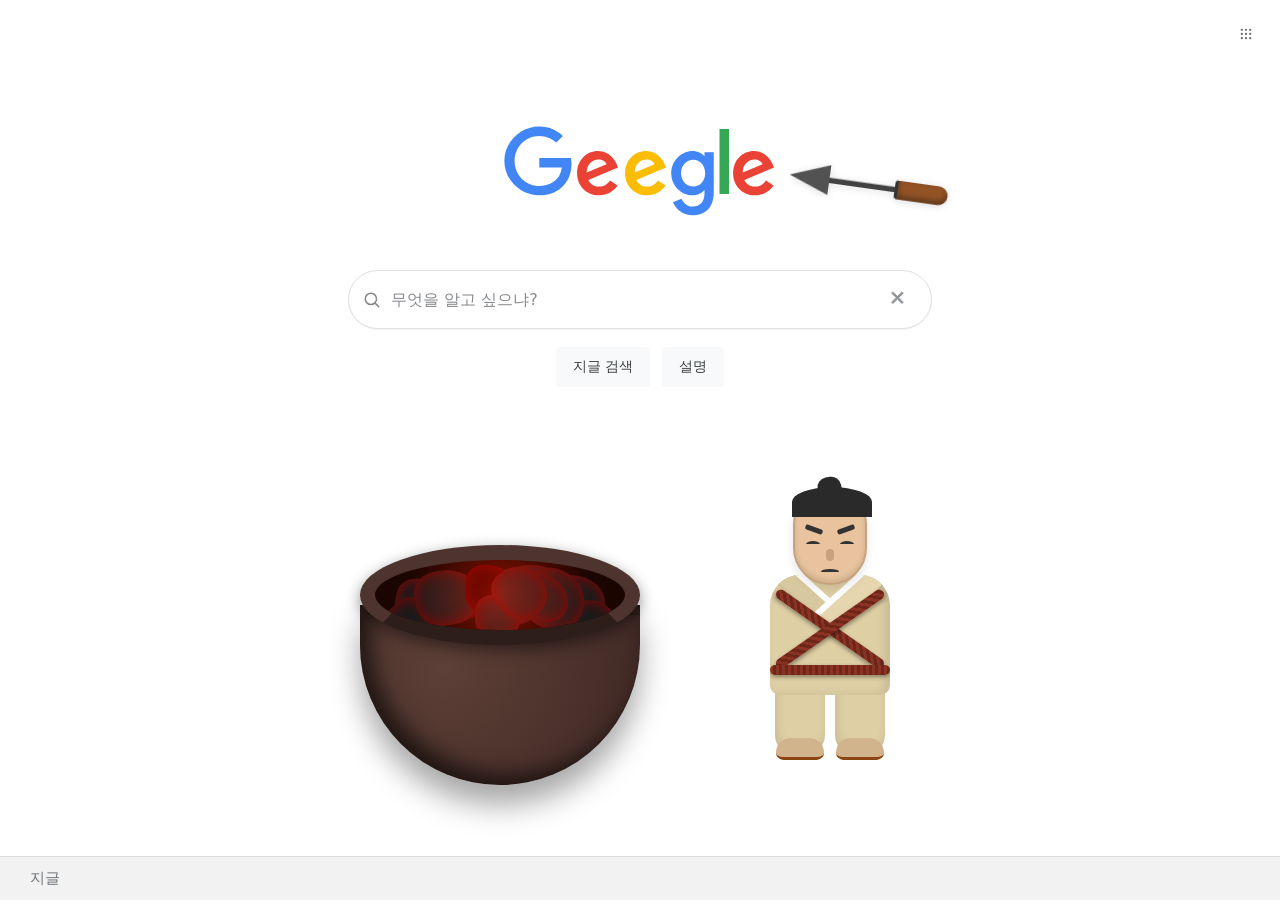
==== commit c0422f56: "Add files via upload Signed-off-by: shimseunggi <92085683+shimseunggi@users.noreply.github.com>" ====
--- a/index.html
+++ b/index.html
@@ -5,159 +5,200 @@
   <meta name="viewport" content="width=device-width, initial-scale=1.0, maximum-scale=1.0, user-scalable=no" />
   <title>Geegle</title>
   <link rel="icon" href="icon.png" type="image/png">
-  <link rel="apple-touch-icon" href="icon.png">
-  <link rel="stylesheet" href="style.css" />
+  <link rel="apple-touch-icon" href="icon.png" />
+  <meta name="apple-mobile-web-app-capable" content="yes" />
+  <meta name="apple-mobile-web-app-status-bar-style" content="black-translucent" />
+
+  <!-- ✅ A버전: CSS 분리 -->
+  <link rel="stylesheet" href="./style.css" />
 </head>
 
 <body>
-
-  <!-- ========== 커스텀 인두 커서 ========== -->
+  <!-- 설정 버튼 -->
+  <div class="settings-btn-container">
+    <button id="btn-open-settings" class="g-icon-btn" aria-label="설정 열기" title="설정">
+  <!-- ✅ Google-ish “앱(9점)” 아이콘 -->
+  <svg viewBox="0 0 24 24" aria-hidden="true" focusable="false">
+    <circle cx="7"  cy="7"  r="1.35" fill="currentColor"/>
+    <circle cx="12" cy="7"  r="1.35" fill="currentColor"/>
+    <circle cx="17" cy="7"  r="1.35" fill="currentColor"/>
+
+    <circle cx="7"  cy="12" r="1.35" fill="currentColor"/>
+    <circle cx="12" cy="12" r="1.35" fill="currentColor"/>
+    <circle cx="17" cy="12" r="1.35" fill="currentColor"/>
+
+    <circle cx="7"  cy="17" r="1.35" fill="currentColor"/>
+    <circle cx="12" cy="17" r="1.35" fill="currentColor"/>
+    <circle cx="17" cy="17" r="1.35" fill="currentColor"/>
+  </svg>
+</button>
+
+  </div>
+
+  <!-- 설정 모달 -->
+  <div id="settings-modal" class="modal-overlay" aria-hidden="true">
+    <div class="modal-scroll" role="dialog" aria-modal="true" aria-label="상소문 설정">
+      <div class="scroll-roller-top"></div>
+      <div class="modal-content">
+        <div class="modal-title">상 소 문</div>
+        <div class="modal-desc">
+          전하! 통촉하여 주시옵소서.<br>
+          보이는 것을 편의대로 하소서.
+        </div>
+
+        <div class="setting-section">
+          <span class="setting-label">주야(晝夜) 설정</span>
+          <div class="theme-options">
+            <button class="theme-btn active" id="btn-auto">천리(순리)</button>
+            <button class="theme-btn" id="btn-light">백주</button>
+            <button class="theme-btn" id="btn-dark">야밤</button>
+          </div>
+        </div>
+
+        <button id="btn-close-settings">거두어 주시옵소서 (닫기)</button>
+      </div>
+      <div class="scroll-roller-bottom"></div>
+    </div>
+  </div>
+
+  <!-- 로고 (✅ 예전 “구글 느낌” SVG 유지) -->
+  <div class="geegle-logo-container">
+    <div class="geegle-logo-stack" aria-label="지글(Geegle) 로고">
+      <!-- ✅ 로고 + 인두를 한 줄에 묶는 래퍼 -->
+    <div class="geegle-lockup">
+      <svg class="geegle-logo-svg" aria-label="Geegle" role="img" viewBox="0 0 272 92" xmlns="http://www.w3.org/2000/svg">
+        <!-- (기존 로고 path 그대로) -->
+        <path d="M35.29 41.41V32H67c.31 1.64.47 3.58.47 5.68 0 7.06-1.93 15.79-8.15 22.01-6.05 6.3-13.78 9.66-24.02 9.66C16.32 69.35.36 53.89.36 34.91.36 15.93 16.32.47 35.3.47c10.5 0 17.98 4.12 23.6 9.49l-6.64 6.64c-4.03-3.78-9.49-6.72-16.97-6.72-13.86 0-24.7 11.17-24.7 25.03 0 13.86 10.84 25.03 24.7 25.03 8.99 0 14.11-3.61 17.39-6.89 2.66-2.66 4.41-6.46 5.1-11.65l-22.49.01z" fill="#4285F4"/>
+        <g transform="translate(-156 0)">
+          <path d="M262.02 54.48l7.56 5.04c-2.44 3.61-8.32 9.83-18.48 9.83-12.6 0-22.01-9.74-22.01-22.18 0-13.19 9.49-22.18 20.92-22.18 11.51 0 17.14 9.16 18.98 14.11l1.01 2.52-29.65 12.28c2.27 4.45 5.8 6.72 10.75 6.72 4.96 0 8.4-2.44 10.92-6.14zm-23.27-7.98l19.82-8.23c-1.09-2.77-4.37-4.7-8.23-4.7-4.95 0-11.84 4.37-11.59 12.93z" fill="#EA4335"/>
+        </g>
+        <g transform="translate(-108 0)">
+          <path d="M262.02 54.48l7.56 5.04c-2.44 3.61-8.32 9.83-18.48 9.83-12.6 0-22.01-9.74-22.01-22.18 0-13.19 9.49-22.18 20.92-22.18 11.51 0 17.14 9.16 18.98 14.11l1.01 2.52-29.65 12.28c2.27 4.45 5.8 6.72 10.75 6.72 4.96 0 8.4-2.44 10.92-6.14zm-23.27-7.98l19.82-8.23c-1.09-2.77-4.37-4.7-8.23-4.7-4.95 0-11.84 4.37-11.59 12.93z" fill="#FBBC05"/>
+        </g>
+        <path d="M209.75 26.34v39.82c0 16.38-9.66 23.07-21.08 23.07-10.75 0-17.22-7.19-19.66-13.07l8.48-3.53c1.51 3.61 5.21 7.87 11.17 7.87 7.31 0 11.84-4.51 11.84-13v-3.19h-.34c-2.18 2.69-6.38 5.04-11.68 5.04-11.09 0-21.25-9.66-21.25-22.09 0-12.52 10.16-22.26 21.25-22.26 5.29 0 9.49 2.35 11.68 4.96h.34v-3.61h9.25zm-8.56 20.92c0-7.81-5.21-13.52-11.84-13.52-6.72 0-12.35 5.71-12.35 13.52 0 7.73 5.63 13.36 12.35 13.36 6.63 0 11.84-5.63 11.84-13.36z" fill="#4285F4"/>
+        <path d="M225 3v65h-9.5V3h9.5z" fill="#34A853"/>
+        <path d="M262.02 54.48l7.56 5.04c-2.44 3.61-8.32 9.83-18.48 9.83-12.6 0-22.01-9.74-22.01-22.18 0-13.19 9.49-22.18 20.92-22.18 11.51 0 17.14 9.16 18.98 14.11l1.01 2.52-29.65 12.28c2.27 4.45 5.8 6.72 10.75 6.72 4.96 0 8.4-2.44 10.92-6.14zm-23.27-7.98l19.82-8.23c-1.09-2.77-4.37-4.7-8.23-4.7-4.95 0-11.84 4.37-11.59 12.93z" fill="#EA4335"/>
+      </svg>
+
+      <!-- ✅ 로고 옆(작은) 인두: 처음엔 차가운 상태(heated 클래스 없음) -->
+      <div id="brand-iron" class="brand-iron" aria-hidden="true">
+        <div class="iron-head"></div>
+        <div class="iron-rod"></div>
+        <div class="iron-handle"></div>
+      </div>
+    </div>
+  </div>
+</div>
+
+  <!-- 검색 UI -->
+  <div class="search-area">
+    <div class="search-box" role="search" aria-label="지글 검색">
+      <span class="search-icon" aria-hidden="true">
+        <svg viewBox="0 0 24 24" fill="none">
+          <path d="M10.5 18a7.5 7.5 0 1 1 0-15 7.5 7.5 0 0 1 0 15Z" stroke="currentColor" stroke-width="2"/>
+          <path d="M16.5 16.5 21 21" stroke="currentColor" stroke-width="2" stroke-linecap="round"/>
+        </svg>
+      </span>
+
+      <input id="question-input" type="text" placeholder="무엇을 알고 싶으냐?" autocomplete="off" />
+      <button class="clear-btn" type="button" aria-label="입력 지우기">✕</button>
+    </div>
+
+    <div class="search-actions">
+      <button class="search-btn" id="btn-geegle-search" type="button">지글 검색</button>
+      <button class="search-btn" id="btn-feeling-lucky" type="button" aria-label="사용법(10초) 열기">설명</button>
+    </div>
+  </div>
+
+  <!-- 인두 커서 -->
   <div id="iron-cursor" aria-hidden="true">
     <div class="iron-head"></div>
     <div class="iron-rod"></div>
     <div class="iron-handle"></div>
   </div>
 
-  <!-- ========== 상단 바(구글식) ========== -->
-  <div class="top-bar">
-    <button id="btn-open-settings" class="top-btn" type="button" aria-label="설정 열기">≡</button>
-
-    <div class="top-right">
-      <div class="app-dots" aria-hidden="true">
-        <span></span><span></span><span></span>
-        <span></span><span></span><span></span>
-        <span></span><span></span><span></span>
-      </div>
-      <div class="avatar" aria-hidden="true"></div>
-    </div>
-  </div>
-
-  <!-- ========== 설정 모달: 상소문 UI ========== -->
-  <div id="settings-modal" class="modal-overlay" aria-hidden="true">
-    <div class="modal-scroll" role="dialog" aria-modal="true" aria-label="상소문 설정">
-      <div class="scroll-header">
-        <div class="scroll-title">상 소 문</div>
-        <button id="btn-close-settings" class="scroll-close" type="button" aria-label="닫기">✕</button>
-      </div>
-
-      <div class="scroll-body">
-        <p class="scroll-line">전하! 통촉하여 주시옵소서.</p>
-        <p class="scroll-line">보이는 것을 편의대로 하소서.</p>
-
-        <div class="scroll-section">
-          <div class="scroll-section-title">주야(晝夜) 설정</div>
-          <div class="theme-row">
-            <button id="btn-auto" class="theme-btn active" type="button">천리(순리)</button>
-            <button id="btn-light" class="theme-btn" type="button">백주</button>
-            <button id="btn-dark" class="theme-btn" type="button">야밤</button>
-          </div>
-        </div>
-      </div>
-
-      <div class="scroll-footer">
-        <button id="btn-close-settings-2" class="scroll-action" type="button">거두어 주시옵소서 (닫기)</button>
-      </div>
-    </div>
-  </div>
-
-  <!-- ========== 메인 레이아웃 ========== -->
-  <main class="center-wrap">
-
-    <!-- 로고 -->
-    <div class="logo-area" aria-label="지글 로고">
-      <div class="logo">
-        <span class="g1">지</span>
-        <span class="g2">글</span>
-        <span class="g3">ㄹ</span>
-      </div>
-
-      <div id="brand-iron" class="brand-iron" aria-hidden="true">
-        <div class="brand-iron-head"></div>
-        <div class="brand-iron-rod"></div>
-        <div class="brand-iron-handle"></div>
-      </div>
-    </div>
-
-    <!-- 검색 영역 -->
-    <div class="search-box">
-      <div class="search-inner">
-        <div class="icon-search" aria-hidden="true">🔍</div>
-
-        <input
-          id="question-input"
-          class="search-input"
-          type="text"
-          placeholder="지글 검색"
-          autocomplete="off"
-          spellcheck="false"
-        />
-
-        <button class="clear-btn" type="button" aria-label="입력 지우기">✕</button>
-      </div>
-    </div>
-
-    <!-- 버튼들 -->
-    <div class="btn-row">
-      <button class="search-btn" id="btn-geegle-search" type="button">지글 검색</button>
-      <button class="search-btn" id="btn-feeling-lucky" type="button" aria-label="사용법(10초) 열기">설명</button>
-    </div>
-
-    <!-- ========== 인터랙션 스테이지 ========== -->
-    <section class="stage" aria-label="지글 인터랙션 스테이지">
-
-      <!-- 화로(숯불) -->
-      <div id="fire-pit-container" class="fire-pit-container" aria-label="숯불 화로">
-        <div class="fire-pit">
-          <div class="coal c1"></div>
-          <div class="coal c2"></div>
-          <div class="coal c3"></div>
-          <div class="ember e1"></div>
-          <div class="ember e2"></div>
-          <div class="ember e3"></div>
-        </div>
-        <div class="fire-caption">숯불</div>
-      </div>
-
-      <!-- 열 게이지(항아리) -->
-      <div id="heat-gauge" class="heat-gauge" aria-hidden="true">
-        <div class="heat-jar" aria-hidden="true"></div>
-        <div id="heat-gauge-num" class="heat-gauge-num">5</div>
-      </div>
-
-      <!-- 사람(죄인) -->
-      <div id="person-container" class="person-container" aria-label="죄인">
-        <div id="answer-bubble" class="answer-bubble" role="status" aria-live="polite"></div>
-
-        <div id="sinner-group" class="sinner-group" aria-hidden="true">
-          <div class="head"></div>
-          <div class="torso"></div>
-          <div class="thigh"></div>
-        </div>
-        <div class="person-caption">사람</div>
-      </div>
-
-    </section>
-
-  </main>
-
-  <!-- ========== 하단: 지글 버튼 ========== -->
-  <div id="geegle-footer" class="geegle-footer">
-    <button id="btn-geegle-footer" class="geegle-footer-btn" type="button">지글</button>
-  </div>
-
-  <!-- ========== (기존) 지글 소개 모달 ========== -->
+  <!-- 메인(화로 + 죄인) -->
+  <div class="layout-row">
+    <div class="item-wrapper">
+      <div id="fire-pit-container" aria-label="화로">
+        <!-- ✅ 항아리 카운트(5 → 1) : 숫자 1개만 표시 -->
+<div id="heat-gauge" class="heat-gauge" aria-hidden="true">
+  <div id="heat-gauge-num" class="heat-gauge-num">5</div>
+</div>
+
+
+        <div class="pot-rim">
+          <div class="fire-glow"></div>
+          <div class="coal c1"></div><div class="coal c2"></div><div class="coal c3"></div><div class="coal c4"></div><div class="coal c5"></div>
+          <div class="coal c6"></div><div class="coal c7"></div><div class="coal c8"></div><div class="coal c9"></div><div class="coal c10"></div>
+          <div class="coal c11"></div><div class="coal c12"></div><div class="coal c13"></div>
+        </div>
+        <div class="earthen-pot"></div>
+      </div>
+    </div>
+
+    <div class="item-wrapper">
+      <div id="person-container" aria-label="죄인">
+        <div id="answer-bubble"></div>
+        <!-- ✅ B버전: 답변 근거(인터넷 검색) 링크 칩들 -->
+<div id="answer-links" class="answer-links" aria-label="참고 링크" aria-hidden="true"></div>
+
+        <div class="person-group" id="sinner-group">
+          <div class="head">
+            <div class="hair-messy"></div>
+            <div class="topknot"></div>
+            <div class="eyebrows">
+              <div class="eyebrow eb-left"></div><div class="eyebrow eb-right"></div>
+            </div>
+            <div class="eyes">
+              <div class="eye left"></div><div class="eye right"></div>
+            </div>
+            <div class="nose"></div>
+            <div class="mouth"></div>
+          </div>
+
+          <div class="torso">
+            <div class="collar-inner"></div>
+            <div class="collar-outer"></div>
+            <div class="rope-container">
+              <div class="rope-strand rope-cross-1"></div>
+              <div class="rope-strand rope-cross-2"></div>
+              <div class="rope-strand rope-waist"></div>
+            </div>
+          </div>
+
+          <div class="legs">
+            <div class="thigh"><div class="shoes"></div></div>
+            <div class="thigh"><div class="shoes"></div></div>
+          </div>
+        </div>
+      </div>
+    </div>
+  </div>
+
+  <!-- footer -->
+  <footer class="g-footer" aria-label="하단 정보">
+    <div class="g-footer-country">
+      <button id="btn-geegle-footer" class="g-footer-link" type="button" aria-label="지글 설명 편집 열기">
+        지글
+      </button>
+    </div>
+  </footer>
+
+  <!-- 지글 설명 모달 -->
   <div id="about-overlay" class="about-overlay" aria-hidden="true">
-    <div class="about-card" role="dialog" aria-modal="true" aria-label="지글 설명">
+    <div class="about-card" role="dialog" aria-modal="true" aria-label="지글 설명 편집">
       <div class="about-title">지글 설명</div>
-      <textarea id="about-text" class="about-text" placeholder="여기에 지글에 대한 설명을 적을 수 있습니다."></textarea>
+      <textarea id="about-text" class="about-textarea" placeholder="지글이 무엇인지 한 줄(또는 여러 줄)로 적어주세요."></textarea>
       <div class="about-actions">
         <button id="about-cancel" class="about-btn" type="button">닫기</button>
-        <button id="about-save" class="about-btn primary" type="button">저장</button>
-      </div>
-    </div>
-  </div>
-
-  <!-- ========== (B안) 튜토리얼 코치마크 ========== -->
+        <button id="about-save" class="about-btn" type="button">저장</button>
+      </div>
+    </div>
+  </div>
+
+
+  <!-- ✅ 사용법(10초) 튜토리얼 모달 -->
   <div id="tutorial-overlay" class="tutorial-overlay" aria-hidden="true">
     <!-- spotlight target highlight -->
     <div id="tutorial-spotlight" class="tutorial-spotlight" aria-hidden="true"></div>
@@ -193,22 +234,6 @@
   </div>
 
   <!-- ✅ A버전: JS 분리 -->
-  <script src="app.js"></script>
-
-  <script>
-    // 보조: 설정 모달 하단 닫기 버튼이 별도 id로 존재할 수 있어 처리
-    (function () {
-      const btn = document.getElementById('btn-close-settings-2');
-      const modal = document.getElementById('settings-modal');
-      if (btn && modal) {
-        btn.addEventListener('click', () => {
-          modal.classList.remove('open');
-          modal.setAttribute('aria-hidden', 'true');
-          document.body.classList.remove('settings-active');
-        });
-      }
-    })();
-  </script>
-
+  <script src="./app.js" defer></script>
 </body>
 </html>
--- a/style.css
+++ b/style.css
@@ -71,7 +71,7 @@
   min-height:100vh;
   background: var(--bg-color);
   color: var(--text-color);
-  cursor: none; /* 而ㅼ뒪�� �몃몢 而ㅼ꽌 */
+  cursor: none; /* 커스텀 인두 커서 */
   display:flex;
   flex-direction:column;
   align-items:center;
@@ -86,7 +86,7 @@
   padding-bottom: calc(40px + var(--footer-safe));
 }
 
-/* �낅젰/踰꾪듉 �꾩뿉�쒕뒗 湲곕낯 而ㅼ꽌 �좎� */
+/* 입력/버튼 위에서는 기본 커서 유지 */
 #question-input { cursor: text; }
 button, .search-btn, .clear-btn { cursor: pointer; }
 
@@ -96,11 +96,11 @@
   border-radius: 10px;
 }
 
-/* �� �낅젰 �ъ빱�� 以묒뿏 �쒓뎄湲� �먮굦�� �꾪빐 �몃몢 而ㅼ꽌 �④� + 湲곕낯 而ㅼ꽌 蹂듦� */
+/* ✅ 입력 포커스 중엔 “구글 느낌” 위해 인두 커서 숨김 + 기본 커서 복귀 */
 body.input-active{ cursor: auto !important; }
 body.input-active #iron-cursor{ display:none !important; }
 
-/* ===== �곷떒 �ㅼ젙 踰꾪듉 ===== */
+/* ===== 상단 설정 버튼 ===== */
 .settings-btn-container{
   position: fixed;
   top: 14px;
@@ -139,7 +139,7 @@
   opacity: .95;
 }
 
-/* --- �곸냼臾� 紐⑤떖 --- */
+/* --- 상소문 모달 --- */
 .modal-overlay{
   position: fixed; inset: 0;
   background: var(--overlay-color);
@@ -245,7 +245,7 @@
 }
 #btn-close-settings:hover{ opacity: 1; }
 
-/* ===== 濡쒓퀬 ===== */
+/* ===== 로고 ===== */
 .geegle-logo-container{
   margin-top: clamp(72px, 14vh, 150px);
   margin-bottom: 18px;
@@ -274,7 +274,7 @@
 .geegle-logo-stack,
 
 
-/* ===== 寃��� �곸뿭 ===== */
+/* ===== 검색 영역 ===== */
 .search-area{
   width: min(680px, 92vw);
   display:flex;
@@ -369,7 +369,7 @@
 }
 .search-btn:active{ transform: translateY(1px); }
 
-/* ===== 硫붿씤 �덉씠�꾩썐 ===== */
+/* ===== 메인 레이아웃 ===== */
 .layout-row{
   display:flex;
   flex-direction: row;
@@ -387,7 +387,7 @@
   position: relative;
 }
 
-/* ===== �붾줈 ===== */
+/* ===== 화로 ===== */
 #fire-pit-container{
   position: relative;
   width: 300px;
@@ -468,7 +468,7 @@
   100% { opacity: 0.80; transform: scale(0.98); }
 }
 
-/* ===== �� ��븘由� 移댁슫��(5 �� 1) : �レ옄 1媛쒕쭔 �쒖떆(援ш� �먮굦) ===== */
+/* ===== ✅ 항아리 카운트(5 → 1) : 숫자 1개만 표시(구글 느낌) ===== */
 .heat-gauge{
   position: absolute;
   left: 14px;
@@ -482,7 +482,7 @@
 
   font-variant-numeric: tabular-nums;
 
-  /* �� Google-ish: 諛앹� �쒗뵾�� + �뉗� 蹂대뜑 + 遺��쒕윭�� 洹몃┝�� */
+  /* ✅ Google-ish: 밝은 서피스 + 얇은 보더 + 부드러운 그림자 */
   background: var(--surface);
   background: color-mix(in srgb, var(--surface) 88%, transparent);
   border: 1px solid var(--border);
@@ -502,7 +502,7 @@
   box-shadow: var(--shadow-2), 0 0 0 3px rgba(26, 115, 232, 0.18);
 }
 
-/* �� �섎떒 吏꾪뻾諛�(5珥� �� 0珥�) */
+/* ✅ 하단 진행바(5초 → 0초) */
 .heat-gauge::before,
 .heat-gauge::after{
   content:"";
@@ -531,7 +531,7 @@
   z-index: 1;
   font-family: system-ui, -apple-system, "Segoe UI", Roboto, "Noto Sans KR", Arial, sans-serif;
   font-weight: 700;
-  font-size: 38px;        /* �� �レ옄 �ш쾶 */
+  font-size: 38px;        /* ✅ 숫자 크게 */
   line-height: 1;
   letter-spacing: -0.5px;
   color: var(--text-color);
@@ -547,7 +547,7 @@
 }
 
 
-/* ===== �몃몢 而ㅼ꽌 ===== */
+/* ===== 인두 커서 ===== */
 #iron-cursor{
   position: fixed;
   pointer-events:none;
@@ -572,7 +572,7 @@
 #iron-cursor.heated .iron-head{ background:#ff2400; filter: drop-shadow(0 0 12px #ff4500); }
 #iron-cursor.heated .iron-rod{ background: linear-gradient(90deg, #ff2400 0%, #cc3300 30%, #333 70%); }
 
-/* ===== 二꾩씤 ===== */
+/* ===== 죄인 ===== */
 #person-container{
   width:200px;
   min-height:320px;
@@ -720,7 +720,7 @@
   box-shadow: inset 0 -6px 0 #d15c5c;
 }
 
-/* 留먰뭾�� */
+/* 말풍선 */
 #answer-bubble{
   visibility:hidden;
   position:relative;
@@ -756,7 +756,7 @@
   box-shadow: 6px 6px 14px rgba(0,0,0,0.06);
 }
 
-/* �� B踰꾩쟾: �듬� 洹쇨굅 留곹겕(寃���) 移� */
+/* ✅ B버전: 답변 근거 링크(검색) 칩 */
 .answer-links{
   display:none;
   width: min(300px, 82vw);
@@ -784,7 +784,7 @@
 .answer-links a:active{ transform: translateY(1px); }
 
 
-/* �곌린 */
+/* 연기 */
 .smoke-particle{
   position:absolute;
   border-radius:50%;
@@ -799,7 +799,7 @@
   100%{ opacity: 0; transform: translate(-50%, -180px) scale(2.5) rotate(20deg); background: rgba(255,255,255,0); }
 }
 
-/* �붿긽�먭뎅 */
+/* 화상자국 */
 .burn-mark{
   position:absolute;
   width:60px; height:45px;
@@ -823,7 +823,7 @@
   100% { opacity: 0;    filter: blur(7px) brightness(0.7);  transform: rotate(30deg) scale(0.95); }
 }
 
-/* �ㅼ젙/�ㅻ챸 紐⑤떖 �쒖꽦�� �� */
+/* 설정/설명 모달 활성화 시 */
 body.settings-active{ cursor: default !important; }
 body.settings-active #iron-cursor{ display:none !important; }
 body.settings-active button,
@@ -864,7 +864,7 @@
 .g-footer-country .g-footer-link:active{ background: rgba(60,64,67,0.14); }
 [data-theme="dark"] .g-footer-country .g-footer-link:active{ background: rgba(232,234,237,0.18); }
 
-/* 吏�湲� �ㅻ챸 紐⑤떖 */
+/* 지글 설명 모달 */
 .about-overlay{
   position: fixed; inset: 0;
   background: rgba(0,0,0,0.45);
@@ -927,7 +927,7 @@
 }
 .about-btn:hover{ box-shadow: var(--btn-hover-shadow); }
 
-/* �ъ슜踰�(10珥�) �쒗넗由ъ뼹 紐⑤떖 */
+/* 사용법(10초) 튜토리얼 모달 */
 .tutorial-overlay{
   position: fixed;
   inset: 0;
@@ -1068,7 +1068,7 @@
   box-shadow: 0 1px 6px rgba(26,115,232,0.20);
 }
 
-/* 諛곌꼍 �붿냼 媛뺤“(�ㅽ룷�몃씪�댄듃) */
+/* 배경 요소 강조(스포트라이트) */
 .tutorial-spotlight{
   position: fixed;
   left: 0; top: 0;
@@ -1086,7 +1086,7 @@
 
 
 
-/* 紐⑤컮�� */
+/* 모바일 */
 @media (max-width: 768px){
   body{ padding-bottom: calc(140px + var(--footer-safe)); }
   .geegle-logo-container{ margin-top: 7vh; }
@@ -1108,13 +1108,13 @@
 
 
 /* =========================================================
-   濡쒓퀬 �쎌뾽(Geegle 以묒븰 怨좎젙 + �몃몢 �� / 紐⑤컮�쇱� �꾨옒)
-   - 以묐났 �쒓굅
-   - 李뚭렇�ъ쭚 諛⑹�(flex-shrink:0)
-   - scale�� 蹂��섎줈 愿�由�
+   로고 락업(Geegle 중앙 고정 + 인두 옆 / 모바일은 아래)
+   - 중복 제거
+   - 찌그러짐 방지(flex-shrink:0)
+   - scale은 변수로 관리
    ========================================================= */
 
-/* �곗뒪�ы넲: 濡쒓퀬�� 吏꾩쭨 以묒븰(�몃몢媛� �덉뼱�� 諛�由ъ� �딄쾶) */
+/* 데스크톱: 로고는 진짜 중앙(인두가 있어도 밀리지 않게) */
 .geegle-lockup{
   width: min(680px, 92vw);
   display: grid;
@@ -1123,13 +1123,13 @@
   overflow: visible;
 }
 
-/* 濡쒓퀬�� 媛��대뜲 移몄뿉 怨좎젙 */
+/* 로고는 가운데 칸에 고정 */
 .geegle-lockup .geegle-logo-svg{
   grid-column: 2;
   justify-self: center;
 }
 
-/* �몃몢�� �ㅻⅨ履� 移� �쒖옉��(= 濡쒓퀬 諛붾줈 ��) */
+/* 인두는 오른쪽 칸 시작점(= 로고 바로 옆) */
 #brand-iron{
   grid-column: 3;
   justify-self: start;
@@ -1137,7 +1137,7 @@
   overflow: visible;
 }
 
-/* �몃몢: 而ㅼ꽌 �몃몢 ��鍮� 2/3 �ㅼ��� (鍮꾩쑉 �좎�) */
+/* 인두: 커서 인두 대비 2/3 스케일 (비율 유지) */
 .brand-iron{
   --brand-scale: 0.6667;
 
@@ -1145,7 +1145,7 @@
   align-items: center;
   flex-wrap: nowrap;
 
-  /* �� 李뚭렇�ъ쭚 諛⑹� */
+  /* ✅ 찌그러짐 방지 */
   transform-origin: left center;
   transform: rotate(8deg) translateY(2px) scale(var(--brand-scale));
   pointer-events: none;
@@ -1155,7 +1155,7 @@
   filter: drop-shadow(0 2px 6px rgba(0,0,0,0.14));
 }
 
-/* �� 遺��덈뱾�� 怨듦컙 遺�議깆쑝濡� �뚮━吏� �딅룄濡� 怨좎젙 */
+/* ✅ 부품들이 공간 부족으로 눌리지 않도록 고정 */
 .brand-iron > .iron-head,
 .brand-iron > .iron-rod,
 .brand-iron > .iron-handle{
@@ -1163,7 +1163,7 @@
   flex-shrink: 0;
 }
 
-/* heated �쒗쁽(�곕룞�� �대옒��) */
+/* heated 표현(연동용 클래스) */
 .brand-iron.heated .iron-head{
   background:#ff2400;
   filter: drop-shadow(0 0 8px rgba(255,90,0,.45));
@@ -1173,9 +1173,9 @@
 }
 
 /* ---------------------------------------------------------
-   紐⑤컮��: �몃몢媛� 吏ㅻ┫ �� �덉쑝�� �꾨옒濡� �대젮 �쒖젙以묒븰��
-   - grid �� flex column�쇰줈 �꾪솚(�뺣젹 �뺤떎)
-   - �뚯쟾 湲곗��먯쓣 center濡� 諛붽퓭 �쒓컖�� 移섏슦移� 媛먯냼
+   모바일: 인두가 짤릴 수 있으니 아래로 내려 “정중앙”
+   - grid → flex column으로 전환(정렬 확실)
+   - 회전 기준점을 center로 바꿔 시각적 치우침 감소
    --------------------------------------------------------- */
 @media (max-width: 420px){
   .geegle-lockup{
@@ -1189,17 +1189,17 @@
 
 
   .brand-iron{
-    --brand-scale: 0.62;     /* 紐⑤컮�쇱뿉�� �댁쭩 �� �묎쾶 */
+    --brand-scale: 0.62;     /* 모바일에서 살짝 더 작게 */
     transform-origin: center;
     transform: rotate(8deg) scale(var(--brand-scale));
   }
 }
 
 /* =========================================================
-   濡쒓퀬 �쎌뾽: 濡쒓퀬�� �뺤쨷��, �몃몢�� ��
-   - 560px �댄븯: �몃몢瑜� �꾨옒濡� �대젮 吏ㅻ┝ �꾩쟾 諛⑹�
-   - 560~640px: �몃몢留� 議곌툑 �� 以꾩뿬 以묎컙 援ш컙 �덉젙��
-   - 李뚭렇�ъ쭚 諛⑹�(flex-shrink:0)
+   로고 락업: 로고는 정중앙, 인두는 옆
+   - 560px 이하: 인두를 아래로 내려 짤림 완전 방지
+   - 560~640px: 인두만 조금 더 줄여 중간 구간 안정화
+   - 찌그러짐 방지(flex-shrink:0)
    ========================================================= */
 
 .geegle-lockup{
@@ -1222,7 +1222,7 @@
   overflow: visible;
 }
 
-/* �몃몢(湲곕낯: 而ㅼ꽌 �몃몢�� 2/3) */
+/* 인두(기본: 커서 인두의 2/3) */
 .brand-iron{
   --brand-scale: 0.6667;
   display: inline-flex;
@@ -1239,7 +1239,7 @@
   filter: drop-shadow(0 2px 6px rgba(0,0,0,0.14));
 }
 
-/* �� 李뚭렇�ъ쭚 諛⑹�: 遺��덉씠 �덈� 以꾩뼱�ㅼ� �딄쾶 */
+/* ✅ 찌그러짐 방지: 부품이 절대 줄어들지 않게 */
 .brand-iron > .iron-head,
 .brand-iron > .iron-rod,
 .brand-iron > .iron-handle{
@@ -1247,7 +1247,7 @@
   flex-shrink: 0;
 }
 
-/* heated �쒗쁽 */
+/* heated 표현 */
 .brand-iron.heated .iron-head{
   background:#ff2400;
   filter: drop-shadow(0 0 8px rgba(255,90,0,.45));
@@ -1256,13 +1256,13 @@
   background: linear-gradient(90deg, #ff2400 0%, #cc3300 30%, #333 70%);
 }
 
-/* �� 以묎컙 ��(�꾩쭅 �� 諛곗튂 �좎�): �댁쭩 �� 以꾩뿬 吏ㅻ┝ �덈갑 */
+/* ✅ 중간 폭(아직 옆 배치 유지): 살짝 더 줄여 짤림 예방 */
 @media (max-width: 640px){
   .brand-iron{ --brand-scale: 0.60; }
   #brand-iron{ margin-left: 10px; }
 }
 
-/* �� �꾧퀎 �� �댄븯: 臾댁“嫄� �꾨옒濡� �대젮�� �쒖젅�� �� 吏ㅻ━寃뚢�� */
+/* ✅ 임계 폭 이하: 무조건 아래로 내려서 “절대 안 짤리게” */
 @media (max-width: 560px){
   .geegle-lockup{
     display: flex;
@@ -1277,7 +1277,7 @@
   }
 
   .brand-iron{
-    --brand-scale: 0.62;      /* �꾨옒濡� �대젮媛� �� 蹂닿린 醫뗭� �ш린 */
+    --brand-scale: 0.62;      /* 아래로 내려갈 때 보기 좋은 크기 */
     transform-origin: center;
     transform: rotate(8deg) scale(var(--brand-scale));
   }
@@ -1286,3 +1286,214 @@
 @media (max-width: 360px){
   .brand-iron{ --brand-scale: 0.58; }
 }
+
+
+
+/* ============================
+   Tutorial (Google-ish coachmark)
+   ============================ */
+:root{
+  --g-blue: #1a73e8;
+}
+
+.tutorial-overlay{
+  display: block;              /* override old center-card layout */
+  background: rgba(32,33,36,0.42);
+  backdrop-filter: blur(1px);
+}
+
+[data-theme="dark"] .tutorial-overlay{
+  background: rgba(32,33,36,0.55);
+}
+
+/* Spotlight: subtle blue border like Google */
+.tutorial-spotlight{
+  border-radius: 14px;
+  border: 2px solid rgba(26,115,232,0.95);
+  box-shadow: 0 0 0 9999px rgba(32,33,36,0.55);
+}
+
+/* Popover */
+.tutorial-popover{
+  position: fixed;
+  left: 16px;
+  top: 16px;
+  width: min(360px, calc(100vw - 32px));
+  background: var(--surface);
+  color: var(--text-color);
+  border: 1px solid rgba(60,64,67,0.18);
+  border-radius: 12px;
+  box-shadow: 0 10px 28px rgba(0,0,0,0.22);
+  padding: 12px 12px 10px;
+  z-index: 2;
+  transform: translateZ(0);
+}
+
+[data-theme="dark"] .tutorial-popover{
+  border-color: rgba(232,234,237,0.12);
+  box-shadow: 0 14px 34px rgba(0,0,0,0.45);
+}
+
+/* Arrow (diamond) */
+.tutorial-popover::before{
+  content: "";
+  position: absolute;
+  width: 10px;
+  height: 10px;
+  background: var(--surface);
+  transform: rotate(45deg);
+  border-left: 1px solid rgba(60,64,67,0.14);
+  border-top: 1px solid rgba(60,64,67,0.14);
+}
+
+[data-theme="dark"] .tutorial-popover::before{
+  border-left-color: rgba(232,234,237,0.10);
+  border-top-color: rgba(232,234,237,0.10);
+}
+
+/* Placement controls (set by JS) */
+.tutorial-popover[data-placement="bottom"]::before{
+  top: -5px;
+  left: var(--arrow-x, 24px);
+}
+
+.tutorial-popover[data-placement="top"]::before{
+  bottom: -5px;
+  left: var(--arrow-x, 24px);
+  transform: rotate(225deg);
+}
+
+.tutorial-popover[data-placement="right"]::before{
+  left: -5px;
+  top: var(--arrow-y, 24px);
+  transform: rotate(315deg);
+}
+
+.tutorial-popover[data-placement="left"]::before{
+  right: -5px;
+  top: var(--arrow-y, 24px);
+  transform: rotate(135deg);
+}
+
+.tutorial-popover-header{
+  display:flex;
+  align-items:center;
+  justify-content: space-between;
+  gap: 10px;
+  margin-bottom: 8px;
+}
+
+.tutorial-kicker{
+  font-size: 12px;
+  color: var(--muted-text);
+  letter-spacing: .2px;
+}
+
+.tutorial-x{
+  width: 32px;
+  height: 32px;
+  border-radius: 999px;
+  border: 1px solid transparent;
+  background: transparent;
+  color: var(--muted-text);
+  cursor: pointer;
+}
+.tutorial-x:hover{
+  background: rgba(60,64,67,0.08);
+}
+[data-theme="dark"] .tutorial-x:hover{
+  background: rgba(232,234,237,0.12);
+}
+
+.tutorial-popover-title{
+  font-size: 14px;
+  font-weight: 650;
+  margin: 0 0 6px;
+}
+
+.tutorial-popover-desc{
+  font-size: 13px;
+  line-height: 1.5;
+  color: var(--text-color);
+  opacity: .92;
+  margin-bottom: 10px;
+}
+
+.tutorial-popover-footer{
+  display:flex;
+  flex-direction: column;
+  gap: 10px;
+}
+
+.tutorial-dots{
+  display: inline-flex;
+  gap: 6px;
+  align-items: center;
+}
+.tutorial-dots .dot{
+  width: 7px;
+  height: 7px;
+  border-radius: 50%;
+  background: rgba(95,99,104,0.35);
+}
+.tutorial-dots .dot.active{
+  background: rgba(26,115,232,0.98);
+}
+
+.tutorial-actions{
+  display:flex;
+  align-items:center;
+  justify-content: space-between;
+  gap: 10px;
+}
+
+.tutorial-actions-right{
+  display:inline-flex;
+  gap: 8px;
+}
+
+/* Google-ish buttons */
+.tut-btn{
+  font-family: inherit;
+  font-size: 13px;
+  font-weight: 500;
+  padding: 8px 10px;
+  border-radius: 999px;
+  border: 1px solid transparent;
+  background: transparent;
+  color: var(--muted-text);
+  cursor: pointer;
+}
+
+.tut-btn:hover{
+  background: rgba(60,64,67,0.08);
+}
+
+[data-theme="dark"] .tut-btn:hover{
+  background: rgba(232,234,237,0.12);
+}
+
+.tut-btn:disabled{
+  cursor: default;
+  opacity: .55;
+}
+
+.tut-btn-primary{
+  border-color: rgba(26,115,232,0.95);
+  background: rgba(26,115,232,0.95);
+  color: #fff;
+}
+
+.tut-btn-primary:hover{
+  background: rgba(26,115,232,1);
+}
+
+[data-theme="dark"] .tut-btn-primary{
+  border-color: rgba(138,180,248,0.95);
+  background: rgba(138,180,248,0.95);
+  color: #202124;
+}
+
+[data-theme="dark"] .tut-btn-primary:hover{
+  background: rgba(138,180,248,1);
+}
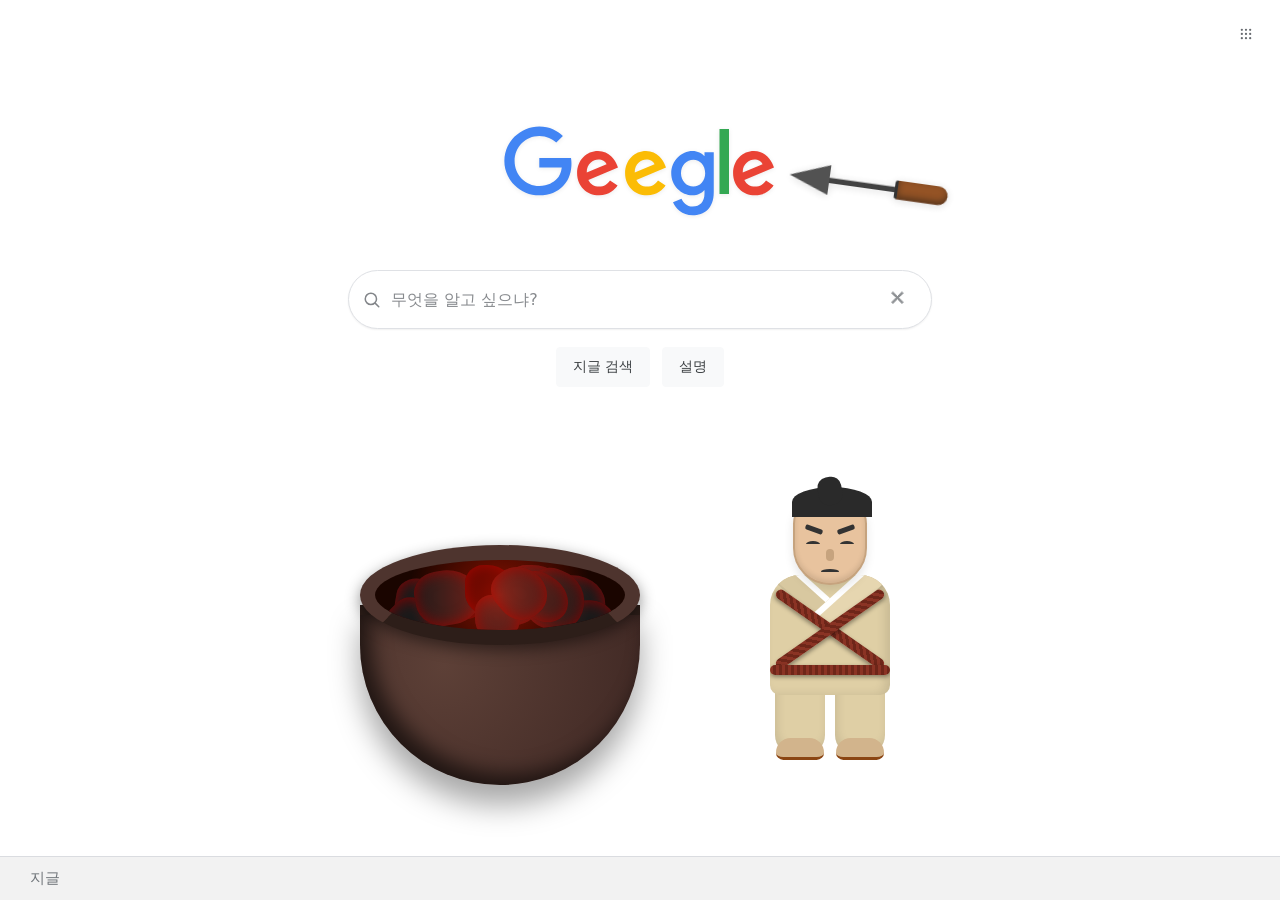
==== commit fabc6fdc: "Update index.html Signed-off-by: shimseunggi <92085683+shimseunggi@users.noreply.github.com>" ====
--- a/index.html
+++ b/index.html
@@ -4,8 +4,8 @@
   <meta charset="UTF-8" />
   <meta name="viewport" content="width=device-width, initial-scale=1.0, maximum-scale=1.0, user-scalable=no" />
   <title>Geegle</title>
-  <link rel="icon" href="icon.png" type="image/png">
-  <link rel="apple-touch-icon" href="icon.png" />
+  <link rel="icon" href="source/icon.png" type="image/png">
+  <link rel="apple-touch-icon" href="source/icon.png" />
   <meta name="apple-mobile-web-app-capable" content="yes" />
   <meta name="apple-mobile-web-app-status-bar-style" content="black-translucent" />
 
@@ -212,7 +212,7 @@
 
       <div id="tutorial-step-title" class="tutorial-popover-title">하문을 적으시오</div>
       <div id="tutorial-step-desc" class="tutorial-popover-desc">
-        검색창에 질문을 적고 “지글 검색”을 누르시오.
+        검색창에 질문을 적으시오.
       </div>
 
       <div class="tutorial-popover-footer">
--- a/style.css
+++ b/style.css
@@ -267,7 +267,7 @@
   display:block;
   user-select:none;
   -webkit-user-drag:none;
-  filter: none;
+  filter: var(--logo-filter); /* if not work, var(--logo-filter) -> none */
 }
 
 .geegle-logo-container,
@@ -1497,3 +1497,8 @@
 [data-theme="dark"] .tut-btn-primary:hover{
   background: rgba(138,180,248,1);
 }
+
+/* 다크모드: 지글 로고를 흰색으로 */
+[data-theme="dark"] .geegle-logo-svg path{
+  fill: #ffffff !important;
+}
